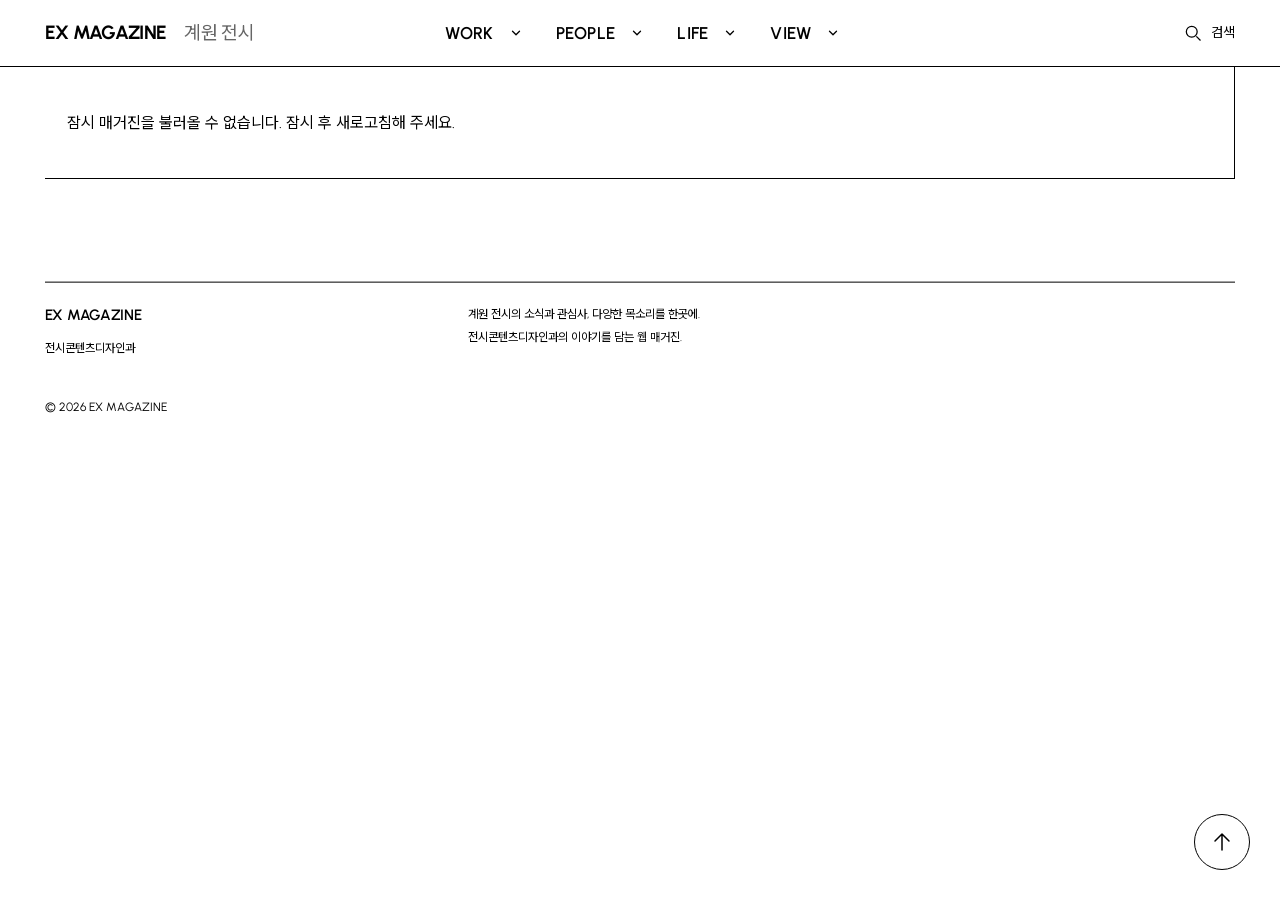
==== article.html @ 7cae4d6e "파일 합침 db 확정" ====
<!DOCTYPE html><html lang="ko" style="--columns: 4; --card-gap: 0px; --card-padding: 24px; --headline-size: 140px;"><head><meta charset="utf-8"><meta name="viewport" content="width=device-width,initial-scale=1"><title>EX MAGAZINE — 전시콘텐츠디자인과</title><meta name="description" content="전시콘텐츠디자인과의 기사와 매거진 아카이브"><link rel="icon" href="data:image/svg+xml,%3Csvg xmlns='http://www.w3.org/2000/svg' viewBox='0 0 40 40'%3E%3Crect width='40' height='40' fill='white'/%3E%3Ctext x='6' y='31' font-size='32' font-family='sans-serif'%3EE%3C/text%3E%3C/svg%3E"><link rel="stylesheet" href="./css/styles.css"></head>
<body data-route="">
<a class="skip" href="#content">본문 바로가기</a>
<header class="topbar"><a class="wordmark" href="./index.html">EX MAGAZINE</a><span class="department">계원 전시</span></header>
<main id="content" class="page-sections"><p role="status">매거진을 불러오는 중입니다.</p></main>
<footer></footer>
<script src="./js/content.js"></script>
<script src="./js/app.js"></script>
</body></html>
---- css/styles.css ----
@font-face{font-family:"Wanted Sans";src:url("../assets/font-1.woff2") format('woff2');font-weight:400 1000;font-display:swap}@font-face{font-family:"Urbanist";src:url("../assets/font-2.ttf") format("truetype");font-weight:100 900;font-style:normal;font-display:swap;unicode-range:U+0000-024F,U+2000-206F}
:root{font-family:"Urbanist","Wanted Sans",sans-serif;color:#000;background:#fff;font-synthesis:none;scroll-behavior:smooth}*{box-sizing:border-box}body{margin:0;padding:0 3.5%;}a{color:#000;text-decoration:none}button{font:inherit;color:#000;background:#fff;border:0;cursor:pointer}a:focus-visible,button:focus-visible{outline:2px solid #000;outline-offset:5px}::selection{background:#e2e2e2;color:#000}.topbar{min-height:84px;border-bottom:1px solid #000;display:flex;align-items:center;gap:24px}.wordmark{font-size:32px;font-weight:800;letter-spacing:-2px;display:flex;align-items:center;gap:10px}.mark{font-size:34px;font-weight:400}.department{font-size:14px}.archive-link{margin-left:auto;font-size:12px;letter-spacing:.035em}.archive-link span{font-size:20px;margin-left:18px}.masthead{padding:38px 0 44px}.eyebrow{display:flex;justify-content:space-between;font-size:12px;letter-spacing:.045em}h1{font-size:clamp(50px,10.85vw,200px);font-weight:500;letter-spacing:-.045em;line-height:1.04;margin:21px 0 30px;white-space:nowrap}.intro{display:flex;justify-content:space-between;align-items:center}.intro p{margin:0;font-size:14px}.intro p:first-child{font-size:19px;font-weight:500;letter-spacing:-.025em}.archive-heading{display:flex;justify-content:space-between;align-items:center;border-top:1px solid #000;border-bottom:1px solid #000;padding:18px 0}.archive-heading h2{font-size:16px;margin:0;font-weight:500}.archive-heading h2 span{font-size:12px;vertical-align:top;margin-left:8px}.archive-heading>span{font-size:12px;letter-spacing:.025em}.grid{display:grid;grid-template-columns:repeat(4,minmax(0,1fr));border-left:1px solid #000}.magazine{border-right:1px solid #000;border-bottom:1px solid #000;min-width:0}.magazine-button{padding:18px 22px 24px;width:100%;text-align:left;display:block;height:100%}.card-top,.card-meta,.card-bottom{display:flex;align-items:center;justify-content:space-between;gap:8px}.card-top{font-size:12px;letter-spacing:.03em;min-height:20px}.card-arrow{font-size:21px;line-height:1;transition:transform .2s}.cover-stage{display:flex;height:282px;align-items:center;justify-content:center;padding:28px 16px 22px}.cover-stage img{width:100%;height:100%;object-fit:contain;transition:transform .25s}.magazine-button:hover .cover-stage img{transform:translateY(-5px)}.magazine-button:hover .card-arrow{transform:translate(2px,-2px)}.card-meta{font-size:12px;letter-spacing:.04em;margin-top:11px}.card-title{font-size:21px;letter-spacing:-.025em;font-weight:500;line-height:1.3;margin:9px 0 24px;min-height:2.6em;display:block}.card-bottom{font-size:12px}.footer-top{display:flex;align-items:flex-start;gap:25px;padding:38px 0 45px}.footer-brand{font-size:18px;font-weight:600;letter-spacing:-.035em;margin:0;min-width:230px}.footer-brand span{display:block;font-size:12px;font-weight:400;letter-spacing:0;margin-top:10px}.sample{font-size:12px;line-height:1.85;margin:0}.back-top{font-size:12px;letter-spacing:.04em;margin-left:auto;white-space:nowrap}.footer-bottom{border-top:1px solid #000;display:flex;justify-content:space-between;padding:19px 0 24px;font-size:12px}.skip{position:fixed;top:-100px;background:#fff;padding:14px;z-index:10}.skip:focus{top:10px}.sr-only{position:absolute;width:1px;height:1px;overflow:hidden;clip-path:inset(50%)}.modal-open{overflow:hidden}dialog{color:#000;background:#fff;border:1px solid #000;width:min(900px,92vw);max-height:90dvh;padding:60px 38px 38px}dialog::backdrop{background:rgb(255 255 255 / .85);backdrop-filter:blur(5px)}.close{position:absolute;right:24px;top:15px;font-size:14px;display:flex;align-items:center;gap:16px;min-height:32px}.close span{font-size:30px}.detail-layout{display:grid;grid-template-columns:1fr 1fr;gap:40px}.detail-image{display:flex;align-items:center;justify-content:center}.detail-image img{width:100%;max-height:580px;object-fit:contain}.detail-kicker{font-size:12px;letter-spacing:.08em;margin:15px 0 24px}.detail-copy h2{font-size:42px;line-height:1.05;letter-spacing:-.04em;font-weight:500;margin:0 0 25px;overflow-wrap:anywhere}#detail-description{font-size:16px;line-height:1.8;word-break:keep-all}.detail-copy dl{font-size:14px;margin:28px 0}.detail-copy dl div{display:flex;justify-content:space-between;gap:12px;padding:12px 0;border-bottom:1px solid #000}.detail-copy dd{margin:0;text-align:right}.source-link{display:flex;justify-content:space-between;padding:15px 0;border-bottom:1px solid #000;font-size:16px}.detail-note{font-size:12px;line-height:1.8;margin-top:24px}
@media(min-width:1600px){.cover-stage{height:340px}.magazine-button{padding:22px 30px 28px}}@media(max-width:1000px){.grid{grid-template-columns:repeat(2,minmax(0,1fr))}.cover-stage{height:320px}.footer-top{flex-wrap:wrap}.sample{margin-left:auto}.back-top{margin-left:0}.card-top,.card-meta{font-size:12px}}@media(max-width:600px){body{padding:0 20px}.topbar{min-height:72px;gap:14px}.wordmark{font-size:27px}.mark{font-size:27px}.department{font-size:12px}.archive-link{font-size:0}.archive-link span{font-size:24px;margin:0}.masthead{padding:28px 0 30px}.eyebrow{font-size:12px}.eyebrow span:last-child{display:none}h1{font-size:10.65vw;margin:24px 0 22px}.intro{display:block}.intro p:first-child{font-size:18px;margin-bottom:10px}.intro p:last-child{font-size:12px;line-height:1.7}.archive-heading{padding:16px 0}.archive-heading>span{font-size:12px;max-width:102px;line-height:1.5;text-align:right}.archive-heading h2{font-size:15px}.grid{grid-template-columns:1fr}.magazine-button{padding:18px 22px 25px}.cover-stage{height:340px;padding:24px 25px}.card-title{min-height:0;margin-bottom:20px;font-size:23px}.footer-top{gap:24px;padding:30px 0}.sample{margin:0;font-size:12px}.footer-bottom{font-size:12px}}@media(prefers-reduced-motion:reduce){:root{scroll-behavior:auto}*{transition:none!important}}


.magazine{position:relative;transition:background-color .25s ease}
.magazine.is-open{background:var(--cover-color)}
.magazine-button{background:transparent}
.magazine.is-open .magazine-button{opacity:0}
.card-details[hidden]{display:none}
.card-details{position:absolute;inset:0;padding:18px 22px 22px;display:flex;flex-direction:column;background:var(--cover-color);overflow:auto;animation:reveal .2s ease}
.details-top{display:flex;align-items:center;justify-content:space-between;gap:8px;font-size:12px;letter-spacing:.025em}
.details-close{background:transparent;font-size:26px;line-height:1;min-width:30px;min-height:30px;padding:0}
.card-details h3{font-size:clamp(26px,2.2vw,38px);font-weight:500;line-height:1.08;letter-spacing:-.035em;margin:24px 0 18px;min-height:0;overflow-wrap:anywhere}
.card-details .description{font-size:15px;line-height:1.7;word-break:keep-all;margin:0 0 18px}
.card-details dl{font-size:12px;margin:auto 0 0}
.card-details dl div{display:flex;justify-content:space-between;gap:10px;padding:9px 0;border-bottom:1px solid #000}
.card-details dd{margin:0;text-align:right}
.source-link{display:flex;justify-content:space-between;align-items:center;font-size:14px;padding:15px 0 8px;min-height:44px}
.source-link:hover{text-decoration:underline;text-underline-offset:4px}
.card-note{font-size:12px;margin:10px 0 0;line-height:1.5}
@keyframes reveal{from{opacity:0}to{opacity:1}}
@media(max-width:600px){.card-details h3{font-size:34px}.card-details{padding:18px 22px 25px}.card-details .description{font-size:16px}}
@media(prefers-reduced-motion:reduce){.card-details{animation:none}}


a:hover,button:not(:disabled):hover{color:#666666}input,textarea,select{font:inherit}

.site-header .search-trigger{justify-self:end;display:inline-flex;align-items:center;gap:8px;padding:6px 0;font-size:14px;line-height:20px;background:#fff;color:#000;white-space:nowrap}.search-trigger svg,.search-close svg{display:block;width:20px;height:20px;fill:none;stroke:currentColor;stroke-width:1.5}.site-header .search-trigger:hover{color:#666666}
.article-search-dialog{width:min(800px,calc(100vw - 40px));max-height:85svh;padding:28px;color:#000;background:#fff;border:1px solid #000}.article-search-dialog::backdrop{background:#ffffffdb;backdrop-filter:blur(3px)}.search-dialog-heading{display:flex;align-items:center;justify-content:space-between;gap:20px;margin-bottom:24px}.search-dialog-heading h2{font-size:26px;font-weight:550;letter-spacing:-.035em;line-height:1.3;margin:0}.search-close{padding:8px;display:grid;place-items:center}.article-search-form{display:flex;gap:12px}.article-search-form input{width:100%;min-width:0;flex:1;padding:13px 14px;font:inherit;font-size:16px;border:1px solid #000;background:#fff;color:#000;border-radius:0}.article-search-form button,.search-retry{font:inherit;font-size:14px;border:1px solid #000;padding:12px 18px;background:#fff;color:#000;white-space:nowrap}.search-retry[hidden]{display:none}.article-search-status{font-size:13px;line-height:1.7;margin:18px 0}.article-search-results{list-style:none;margin:0;padding:0;max-height:52svh;overflow:auto;overscroll-behavior:contain}.article-search-results li{border-top:1px solid #000}.article-search-results a{display:block;padding:20px 3px;overflow-wrap:anywhere}.article-search-results a:hover h3{color:#666666}.search-result-meta{font-size:11px;line-height:1.7;margin:0 0 8px}.article-search-results h3{font-size:22px;font-weight:550;line-height:1.45;letter-spacing:-.03em;margin:0 0 9px;word-break:keep-all}.search-result-excerpt{font-size:13px;line-height:1.8;margin:0 0 10px;display:-webkit-box;-webkit-box-orient:vertical;-webkit-line-clamp:2;overflow:hidden}.search-result-byline{font-size:11px;line-height:1.6}
@media(max-width:1150px){.site-header .search-trigger{grid-column:2;grid-row:1;padding:3px 0;font-size:13px}}
@media(max-width:600px){.article-search-dialog{width:calc(100vw - 28px);max-height:88svh;padding:20px}.article-search-results h3{font-size:19px}.article-search-form button{padding:10px 13px}.search-dialog-heading h2{font-size:23px}}
@media(max-width:390px){.search-trigger span{display:none}}

[data-scroll-motion="true"]{translate:0 var(--ex-scroll-y,0px)}
@media(prefers-reduced-motion:reduce){[data-scroll-motion="true"]{translate:none!important}}

body{margin:auto;min-height:100vh}.page-sections{display:grid;grid-template-columns:repeat(12,minmax(0,1fr));column-gap:24px}.page-section{min-width:0}.grid{grid-template-columns:repeat(var(--columns,4),minmax(0,1fr));gap:var(--card-gap,0)}.magazine-button,.card-details{padding-left:var(--card-padding,24px);padding-right:var(--card-padding,24px)}.masthead h1{font-size:clamp(40px,10.85vw,var(--headline-size,140px));white-space:normal;overflow-wrap:anywhere}.no-cover{font-size:45px;line-height:1;letter-spacing:-.06em}.text-section{padding:38px 12px;border-top:1px solid #000}.text-section h2{font-size:32px;font-weight:500;margin-top:0}.text-section p{font-size:1em;line-height:1.9;white-space:normal}.image-section{margin:24px 0}.image-section img{width:100%;max-height:600px;object-fit:contain}.image-section figcaption{padding:12px 0;font-size:14px}.empty-public{grid-column:1/-1;padding:42px 22px;margin:0;font-size:16px;line-height:1.7;border-bottom:1px solid #000;border-right:1px solid #000}.reading{max-width:880px;margin:60px auto}.reading h1{font-size:clamp(36px,6vw,80px);white-space:normal;line-height:1.12;letter-spacing:-.045em;overflow-wrap:anywhere}.reading-summary{font-size:22px;line-height:1.7}.reading-cover{width:100%;max-height:650px;object-fit:contain;margin:28px 0}.reading-body{font-size:18px;line-height:1.95;word-break:break-word}.reading-body img{max-width:100%;max-height:800px;object-fit:contain}.reading-body figure{margin:30px 0}.reading-body figcaption{font-size:14px}.reading-body h2{margin-top:45px;font-size:30px}.reading-body p{margin:26px 0}.section-text{align-self:start}.card-details h3{margin-top:20px}@media(max-width:1000px){.grid{grid-template-columns:repeat(min(2,var(--columns,4)),minmax(0,1fr))}.page-section[style]{grid-column:span 12!important}}@media(max-width:600px){.grid{grid-template-columns:1fr}.page-sections{display:block}.masthead h1{font-size:clamp(36px,10.6vw,70px)}.reading{margin:35px 0}.reading-summary{font-size:19px}.reading-body{font-size:17px}}
.page-section{container-type:inline-size}.masthead h1{font-size:clamp(36px,11cqw,var(--headline-size,140px))}@container(max-width:900px){.grid{grid-template-columns:repeat(min(2,var(--columns,4)),minmax(0,1fr))}}@container(max-width:480px){.grid{grid-template-columns:1fr}}
/* Persistent category navigation */
.site-header{position:sticky;top:0;z-index:50;background:#fff}.site-header .topbar{min-height:72px}.logo-caption{font-size:13px;letter-spacing:.02em}.category-nav{display:grid;grid-template-columns:repeat(4,minmax(0,1fr));border-bottom:1px solid #000;position:relative}.nav-trigger{width:100%;display:flex;align-items:center;justify-content:space-between;padding:17px 22px;font-size:19px;font-weight:600;background:#fff;border-left:1px solid #000}.nav-item:first-child .nav-trigger{border-left:0}.nav-trigger[aria-expanded=true],.nav-trigger[aria-current]{text-decoration:underline;text-underline-offset:6px}.nav-dropdown{position:absolute;top:100%;left:0;width:100%;background:#fff;border:1px solid #000;padding:24px;display:grid;grid-template-columns:repeat(4,minmax(0,1fr));gap:14px;box-shadow:0 8px 0 #00000008}.nav-dropdown[hidden]{display:none}.nav-dropdown p{grid-column:1/-1;font-size:13px;margin:0 0 8px}.nav-dropdown a{padding:13px 0;border-top:1px solid #000;line-height:1.5}.nav-dropdown a:hover{text-decoration:underline;text-underline-offset:4px}.category-title{padding:50px 0 35px}.category-title h1{font-size:clamp(60px,12vw,150px);margin:16px 0}.category-filters{display:flex;gap:12px;flex-wrap:wrap;padding:0 0 30px}.category-filters a{border:1px solid #000;padding:10px 16px}.category-filters [aria-current]{text-decoration:underline;font-weight:700;text-underline-offset:4px}.editorial-heading{display:flex;justify-content:space-between;align-items:center;gap:20px;border-top:1px solid #000;padding:24px 0}.editorial-heading h2{font-size:clamp(32px,4vw,58px);font-weight:500;letter-spacing:-.04em;margin:0}.editorial-heading p{font-size:14px;margin:8px 0 0}.editorial-heading>span{font-size:12px;white-space:nowrap}.editorial-lead{border-top:1px solid #000;border-bottom:1px solid #000}.editorial-lead>a{display:grid;grid-template-columns:1.35fr 1fr;min-height:380px}.lead-image{display:grid;place-items:center;padding:28px;border-right:1px solid #000;min-width:0}.lead-image img{width:100%;height:420px;object-fit:contain}.lead-image>span{font-size:clamp(50px,8vw,130px);letter-spacing:-.06em}.lead-copy{padding:38px;display:flex;flex-direction:column;align-items:flex-start;justify-content:center;gap:18px;overflow-wrap:anywhere}.lead-copy h3{font-size:clamp(28px,3.2vw,48px);font-weight:500;line-height:1.25;letter-spacing:-.04em;margin:0}.lead-copy p{font-size:16px;line-height:1.8;margin:0}.lead-copy>span{font-size:13px}.lead-copy strong{font-weight:500;border-bottom:1px solid #000;padding-bottom:8px;margin-top:20px}.editorial-lead a:hover,.editorial-lead a:focus-visible{background:var(--lead-color)}.feature-lead .lead-image img{height:480px}.feature-section{margin-bottom:55px}.feature-lead>a{grid-template-columns:1.6fr 1fr}.all-stories{display:block;text-align:right;font-size:14px;padding:20px 0 38px}.secondary-sections{display:grid;grid-template-columns:1fr 1fr;gap:28px}.secondary-sections>section{min-width:0}.secondary-grid{grid-template-columns:repeat(2,minmax(0,1fr))!important}.secondary-grid .cover-stage{height:215px}.secondary-grid .card-title{font-size:19px}.past-view{margin-top:28px}.editorial-home{padding-bottom:35px}html{scroll-padding-top:160px}.skip{z-index:100}
@media(max-width:750px){.site-header .topbar{gap:12px;min-height:62px}.site-header .department{display:none}.wordmark{font-size:28px}.logo-caption{font-size:11px}.nav-trigger{padding:14px 9px;font-size:15px}.nav-dropdown{grid-template-columns:1fr 1fr;padding:18px;gap:12px;font-size:14px}.editorial-lead>a{grid-template-columns:1fr}.lead-image{border-right:0;border-bottom:1px solid #000}.lead-image img,.feature-lead .lead-image img{height:310px}.lead-copy{padding:26px 18px}.secondary-sections{grid-template-columns:1fr}.secondary-grid{grid-template-columns:repeat(2,minmax(0,1fr))!important}.secondary-grid .magazine-button,.secondary-grid .card-details{padding:14px}.secondary-grid .cover-stage{height:180px;padding:15px 4px}.editorial-heading{padding:22px 0}.editorial-heading>span{font-size:10px}}
@media(max-width:420px){.secondary-grid{grid-template-columns:1fr!important}.secondary-grid .cover-stage{height:260px}.archive-link{font-size:10px}.nav-trigger{font-size:13px}}
/* Header, dropdowns and footer */
.site-header{height:67px;position:sticky;top:0;z-index:50;display:grid;grid-template-columns:minmax(0,1fr) auto minmax(0,1fr);align-items:center;gap:28px;background:#fff;border-bottom:1px solid #000}.header-brand{display:flex;align-items:center;gap:18px;white-space:nowrap;min-width:0}.site-header .wordmark,.site-header .department{font-size:clamp(18px,1.5vw,24px);line-height:1.3;letter-spacing:-.035em}.site-header .wordmark{font-weight:700;display:block}.site-header .department{display:block;color:#666666;font-weight:400}.category-nav{display:flex;align-items:center;justify-content:center;gap:18px;position:static;border:0}.nav-item{position:relative}.nav-trigger,.nav-item:first-child .nav-trigger{width:auto;display:block;padding:18px 10px;border:0;background:#fff;font-size:17px;font-weight:600;letter-spacing:.015em}.nav-trigger[aria-expanded=true],.nav-trigger[aria-current]{text-decoration:none;color:#666666}.nav-dropdown{position:absolute;top:100%;left:50%;transform:translateX(-50%);width:240px;max-width:calc(100vw - 32px);padding:20px;background:#fff;border:1px solid #000;box-shadow:none;display:flex;flex-direction:column;gap:0;text-align:left}.nav-dropdown[hidden]{display:none}.nav-dropdown p{margin:0 0 12px;font-size:12px;line-height:1.5}.nav-dropdown a{display:block;padding:12px 0;border:0;font-size:14px;line-height:1.5}.nav-dropdown a:first-of-type{border-bottom:1px solid #000;margin-bottom:6px}.nav-dropdown a:hover{text-decoration:none;color:#666666}.login-link{justify-self:end;font-size:15px;white-space:nowrap}.site-header a:hover,.site-header button:hover{color:#666666}.page-sections{row-gap:64px}.editorial-home{padding-bottom:0}.editorial-home>section,.editorial-home>.secondary-sections{margin-top:64px}.editorial-home>:first-child{margin-top:0}.feature-section{margin-bottom:0}.all-stories{padding:24px 0 0}.secondary-sections{gap:60px}.past-view{margin-top:64px}.work-grid{margin-top:56px}.category-title{padding-top:64px;padding-bottom:48px}.category-filters{padding-bottom:56px}.masthead{padding-top:64px;padding-bottom:0}.site-footer{margin-top:100px;height:150px;border-top:1px solid #000;padding:20px 0 18px;display:flex;flex-direction:column;justify-content:space-between}.footer-grid{display:grid;grid-template-columns:1fr 2fr;gap:40px}.site-footer .footer-brand{font-size:15px;letter-spacing:-.02em;min-width:0;line-height:1.6}.site-footer .footer-brand span{font-size:12px;margin-top:12px}.site-footer .sample{font-size:12px;line-height:1.9}.footer-copyright{font-size:12px;margin:0}.floating-top{position:fixed;bottom:30px;right:30px;width:56px;height:56px;display:grid;place-items:center;border-radius:50%;border:1px solid #000;background:#fff;color:#000;z-index:60;padding:0}.floating-top:hover{color:#666666}.floating-top:focus-visible{outline:2px solid #000;outline-offset:4px}.reading{margin-bottom:0}.login-page{min-height:350px;max-width:600px;margin:64px auto 0;padding:40px;border:1px solid #000}.login-page h1{font-size:40px;white-space:normal;line-height:1.2;margin:0 0 24px}.login-page p{font-size:15px;line-height:1.9}.login-action{display:inline-flex;border:1px solid #000;padding:14px 24px;font-size:15px;margin:20px 0}.login-actions{display:flex;align-items:center;gap:24px;flex-wrap:wrap}.login-note{font-size:13px!important}.login-page .eyebrow{font-size:12px;margin-bottom:20px}html{scroll-padding-top:87px}
@media(max-width:1150px){.site-header{grid-template-columns:minmax(0,1fr) auto;grid-template-rows:34px 33px;gap:0 20px}.header-brand{grid-column:1;grid-row:1}.login-link{grid-column:2;grid-row:1}.category-nav{grid-column:1/-1;grid-row:2;align-self:start;gap:30px}.site-header .wordmark,.site-header .department{font-size:22px}.nav-dropdown{top:100%}}
@media(max-width:750px){.site-header{height:67px}.header-brand{gap:12px}.site-header .wordmark,.site-header .department{font-size:18px}.category-nav{gap:14px;width:100%;justify-content:space-between}.nav-trigger,.nav-item:first-child .nav-trigger{font-size:15px;padding:18px 8px}.nav-item:first-child .nav-dropdown{left:0;transform:none}.nav-item:last-child .nav-dropdown{left:auto;right:0;transform:none}.nav-dropdown{display:flex;padding:18px;width:220px}.site-footer{height:150px;padding:14px 0}.footer-grid{grid-template-columns:1fr;gap:20px}.site-footer .footer-brand{font-size:14px}.site-footer .footer-brand span{font-size:11px;margin-top:6px}.site-footer .sample{font-size:11px}.footer-copyright{font-size:11px}.floating-top{width:48px;height:48px;right:18px;bottom:18px}.secondary-sections{gap:64px}.login-page{padding:24px}.login-page h1{font-size:32px}.login-link{font-size:14px}}
@media(max-width:390px){.site-header .wordmark,.site-header .department{font-size:16px}.header-brand{gap:10px}.nav-trigger,.nav-item:first-child .nav-trigger{font-size:14px}.category-nav{gap:4px}}
@media(prefers-reduced-motion:reduce){html{scroll-behavior:auto}}

/* Compact responsive header and footer */
@media(max-width:1150px){.site-header .wordmark,.site-header .department{font-size:17px}.category-nav{align-self:center}.nav-trigger,.nav-item:first-child .nav-trigger{padding:6px 10px;font-size:15px;line-height:20px}}
@media(max-width:750px){.site-header .wordmark,.site-header .department{font-size:16px}.category-nav{gap:12px}.nav-trigger,.nav-item:first-child .nav-trigger{padding:5px 8px;font-size:14px}.footer-grid{grid-template-columns:110px minmax(0,1fr);gap:16px}.site-footer .sample{line-height:1.6}.site-footer .footer-brand{font-size:13px}.site-footer .footer-brand span{line-height:1.5}.site-header .login-link{font-size:13px}}
@media(max-width:390px){.header-brand{gap:8px}.site-header .wordmark,.site-header .department{font-size:15px}.category-nav{gap:4px}}
/* WORK: latest stories above the category archive */
.work-page{padding-top:48px;min-width:0}.work-latest{min-width:0;margin-bottom:72px}.latest-toolbar{display:flex;align-items:center;justify-content:space-between;gap:16px;margin-bottom:20px;font-size:12px;letter-spacing:.05em}.carousel-controls{display:flex;align-items:center;gap:10px}.carousel-count{font-variant-numeric:tabular-nums;min-width:70px;text-align:center;letter-spacing:0}.carousel-controls button{width:36px;height:36px;border:1px solid #000;display:grid;place-items:center;padding:7px}.carousel-controls svg{width:18px;height:18px;fill:none;stroke:currentColor;stroke-width:1.5}.carousel-controls button:disabled{opacity:.3;cursor:default}.work-latest-track{display:grid;grid-auto-flow:column;grid-auto-columns:calc(100% - 72px);gap:24px;overflow-x:auto;overscroll-behavior-x:contain;scroll-snap-type:x mandatory;scrollbar-width:thin;scrollbar-color:#000 #fff;padding-bottom:16px;max-width:100%;min-width:0}.work-latest-track:focus-visible{outline:1px solid #000;outline-offset:5px}.work-latest-track .carousel-slide{scroll-snap-align:start;scroll-snap-stop:always;min-width:0}.work-latest-track .editorial-lead>a{min-height:390px;height:100%;grid-template-columns:1.15fr 1fr}.work-latest-track .lead-image{padding:24px}.work-latest-track .lead-image img{height:390px}.work-latest-track .lead-copy{padding:32px}.work-latest-track .lead-copy h3{font-size:clamp(26px,3vw,46px)}.work-archive-heading{display:flex;align-items:baseline;gap:24px;border-top:1px solid #000;padding-top:30px;margin-bottom:30px}.work-archive-heading h1{font-size:clamp(44px,5.5vw,78px);line-height:1;letter-spacing:-.045em;margin:0;white-space:normal}.work-archive-heading>span{font-size:14px}.work-filters{padding-bottom:0;margin-bottom:60px}.work-result-heading{display:flex;align-items:center;justify-content:space-between;gap:16px;padding-bottom:20px;border-bottom:1px solid #000}.work-result-heading h2{font-size:18px;font-weight:500;margin:0}.work-result-heading>span{font-size:12px}.work-result-list{display:flex;flex-direction:column}.work-list-item{border-bottom:1px solid #000;padding:30px 0}.work-list-item>a{display:grid;grid-template-columns:minmax(220px,32%) minmax(0,1fr) 40px;gap:36px;align-items:center;padding:16px;transition:background .15s}.work-list-item>a:hover,.work-list-item>a:focus-visible{background:var(--lead-color)}.work-list-image{display:grid;place-items:center;height:280px;min-width:0}.work-list-image img{width:100%;height:100%;object-fit:contain}.work-list-image>span{font-size:55px;letter-spacing:-.05em}.work-list-copy{min-width:0}.work-list-meta{display:flex;justify-content:space-between;gap:16px;font-size:12px;margin-bottom:24px}.work-list-copy h3{font-size:clamp(24px,2.5vw,36px);font-weight:500;line-height:1.3;letter-spacing:-.035em;margin:0 0 20px;overflow-wrap:anywhere}.work-list-copy p{font-size:15px;line-height:1.8;margin:0 0 24px}.work-list-copy>span,.work-list-index{font-size:12px}.work-list-index{justify-self:end;align-self:start}.work-result-list .empty-public{border-right:0}
@media(max-width:750px){.work-page{padding-top:32px}.work-latest{margin-bottom:60px}.work-latest-track{grid-auto-columns:calc(100% - 28px)}.work-latest-track .editorial-lead>a{grid-template-columns:1fr;min-height:0}.work-latest-track .lead-image{padding:20px}.work-latest-track .lead-image img{height:260px}.work-latest-track .lead-copy{padding:24px 20px;gap:14px}.work-latest-track .lead-copy h3{font-size:28px}.work-latest-track .lead-copy p{font-size:14px}.work-latest-track .lead-copy strong{margin-top:6px}.work-archive-heading{gap:18px}.work-list-item>a{grid-template-columns:140px minmax(0,1fr);gap:20px;padding:12px 0}.work-list-image{height:180px}.work-list-index{display:none}.work-list-meta{flex-direction:column;gap:6px;margin-bottom:14px}.work-list-copy h3{font-size:22px;margin-bottom:12px}.work-list-copy p{font-size:13px;margin-bottom:12px}.work-filters{margin-bottom:50px}.work-filters a{padding:10px 12px;font-size:13px}}
@media(max-width:480px){.work-list-item>a{grid-template-columns:1fr;gap:24px}.work-list-image{height:260px}.work-list-meta{flex-direction:row}.work-list-copy h3{font-size:26px}}
@media(prefers-reduced-motion:reduce){.work-list-item>a{transition:none}}
/* Photo-first cards for manual WORK carousel and archive */
.work-latest-track{grid-auto-columns:calc((100% - 72px)/4);align-items:stretch}.work-latest-track .magazine{border:1px solid #000}.work-latest-track .magazine-button,.work-result-list .magazine-button{display:flex;flex-direction:column;align-items:stretch;padding:26px 24px;min-height:590px}.work-latest-track .card-top,.work-result-list .card-top{font-size:13px}.work-latest-track .cover-stage,.work-result-list .cover-stage{height:300px;flex-shrink:0;padding:32px 24px 26px}.work-latest-track .card-meta,.work-result-list .card-meta{font-size:14px;margin-top:16px}.work-latest-track .card-title,.work-result-list .card-title{font-size:24px;line-height:1.4;min-height:2.8em;margin:12px 0 34px;overflow-wrap:anywhere}.work-latest-track .card-bottom,.work-result-list .card-bottom{font-size:13px;margin-top:auto;gap:18px}.work-result-list{display:grid;grid-template-columns:repeat(4,minmax(0,1fr));border-top:1px solid #000;border-left:1px solid #000}.work-result-heading{border-bottom:0}.work-result-list .empty-public{grid-column:1/-1}.work-latest-track .card-details,.work-result-list .card-details{padding:24px}.work-latest-track .card-details h3,.work-result-list .card-details h3{font-size:30px}
@media(max-width:1000px){.work-latest-track{grid-auto-columns:calc((100% - 24px)/1.6)}.work-result-list{grid-template-columns:repeat(2,minmax(0,1fr))}}
@media(max-width:600px){.work-latest-track{grid-auto-columns:calc(100% - 28px)}.work-result-list{grid-template-columns:1fr}.work-latest-track .magazine-button,.work-result-list .magazine-button{padding:22px;min-height:560px}.work-latest-track .cover-stage,.work-result-list .cover-stage{height:280px;padding:26px 14px}.work-latest-track .card-title,.work-result-list .card-title{font-size:23px}.work-latest-track .card-bottom,.work-result-list .card-bottom{font-size:12px}}
@media(min-width:1001px){.work-latest-track{grid-auto-columns:calc((100% - 72px)/4)}.work-latest-track .magazine-button{padding:22px 18px;min-height:550px}.work-latest-track .cover-stage{height:260px;padding:24px 12px}.work-latest-track .card-title{font-size:22px;margin-bottom:28px}}
/* Icon controls switch the archive only; the latest carousel stays horizontal */
.layout-view-toggle{display:flex;gap:8px;align-items:center}.layout-view-toggle button{display:grid;place-items:center;width:40px;height:40px;border:1px solid #000;padding:8px;background:#fff;color:#000}.layout-view-toggle button[aria-pressed=true]{background:#ededed;border-width:2px}.layout-view-toggle button:hover{color:#666666}.layout-view-toggle svg{width:22px;height:22px;fill:none;stroke:currentColor;stroke-width:1.5;stroke-linecap:round;stroke-linejoin:round}.work-result-list.is-list-view{grid-template-columns:1fr}.work-result-list.is-list-view .magazine-button{display:grid;grid-template-columns:180px minmax(0,1fr);grid-template-areas:'image category' 'image journal' 'image title' 'image byline';column-gap:32px;row-gap:12px;min-height:250px;padding:24px;text-align:left;align-items:center}.work-result-list.is-list-view .cover-stage{grid-area:image;height:210px;padding:8px 12px}.work-result-list.is-list-view .card-top{grid-area:category;font-size:12px}.work-result-list.is-list-view .card-meta{grid-area:journal;font-size:12px;margin:0}.work-result-list.is-list-view .card-title{grid-area:title;font-size:27px;line-height:1.4;min-height:0;margin:0}.work-result-list.is-list-view .card-bottom{grid-area:byline;font-size:13px;margin:0;justify-content:space-between}.work-result-list.is-list-view .card-details{padding:24px}.work-result-list.is-list-view .card-details h3{margin-top:12px}
@media(max-width:600px){.work-result-list.is-list-view .magazine-button{grid-template-columns:100px minmax(0,1fr);column-gap:16px;row-gap:8px;padding:18px 14px;min-height:210px}.work-result-list.is-list-view .cover-stage{height:165px;padding:4px}.work-result-list.is-list-view .card-title{font-size:20px}.work-result-list.is-list-view .card-top,.work-result-list.is-list-view .card-meta{font-size:11px}.work-result-list.is-list-view .card-bottom{font-size:11px;gap:8px;flex-wrap:wrap}.layout-view-toggle button{width:38px;height:38px}}
/* Text-only archive rows use normal document flow, without card overlays */
.work-result-list.is-list-view .text-article-row{min-width:0;border-right:1px solid #000;border-bottom:1px solid #000}.text-article-row>a{display:grid;grid-template-columns:36px 150px minmax(0,1fr) 160px 100px;gap:24px;align-items:center;min-height:110px;padding:26px 24px;height:auto;position:static;background:#fff}.text-article-row h3{font-size:22px;line-height:1.55;font-weight:500;letter-spacing:-.025em;margin:0;min-width:0;white-space:normal;word-break:keep-all;overflow-wrap:anywhere}.text-row-number,.text-row-category,.text-row-author,.text-article-row time{font-size:13px;line-height:1.7;min-width:0;overflow-wrap:anywhere}.text-article-row time{white-space:nowrap;text-align:right;font-variant-numeric:tabular-nums}.text-article-row>a:hover{color:#666666}.text-article-row>a:focus-visible{outline-offset:-4px}.text-row-author{word-break:keep-all}
@media(max-width:1100px){.text-article-row>a{grid-template-columns:30px minmax(0,1fr) auto;grid-template-areas:'number category date' 'number title title' 'number author author';gap:10px 20px;align-items:start;padding:24px;min-height:0}.text-row-number{grid-area:number}.text-row-category{grid-area:category}.text-article-row time{grid-area:date}.text-article-row h3{grid-area:title}.text-row-author{grid-area:author}}
@media(max-width:600px){.text-article-row>a{grid-template-columns:24px minmax(0,1fr) auto;gap:10px 12px;padding:22px 16px}.text-article-row h3{font-size:19px;line-height:1.6}.text-row-number,.text-row-category,.text-row-author,.text-article-row time{font-size:11px}}
/* WORK opening spread: introduction, then latest carousel and archive */
.work-page{padding-top:0}.work-intro{position:relative;display:grid;grid-template-columns:repeat(12,minmax(0,1fr));grid-template-rows:minmax(0,1fr) auto;gap:32px 24px;height:calc(100svh - 67px);min-height:580px;max-height:960px;padding:72px 0 48px;background:#fff;color:#000;box-shadow:0 0 0 100vmax #fff;clip-path:inset(0 -100vmax)}.work-intro h1{grid-column:1/7;grid-row:1;align-self:start;color:#000;font-size:clamp(88px,11vw,180px);font-weight:500;letter-spacing:-.055em;line-height:1;margin:0;white-space:normal}.work-intro-figure{grid-column:7/13;grid-row:1/3;align-self:start;min-width:0;margin:0}.work-intro-figure img{display:block;width:100%;height:auto;aspect-ratio:16/9;object-fit:cover;object-position:50% 58%}.work-intro-figure figcaption{font-size:10px;line-height:1.6;color:#000;margin-top:10px}.work-intro-figure a{color:inherit}.work-intro-figure a:hover{color:#666666}.work-intro-copy{grid-column:3/7;grid-row:2;align-self:end;max-width:430px;min-width:0;color:#000}.work-intro-copy p{font-size:13px;line-height:1.75;margin:0 0 16px;word-break:keep-all;overflow-wrap:anywhere}.work-intro-copy p:last-child{margin-bottom:0}.work-intro-copy .work-intro-tagline{font-size:16px;line-height:1.6;font-weight:500;margin-bottom:22px}.work-page .work-latest{margin-top:64px}.work-archive-heading h2{font-size:clamp(44px,5.5vw,78px);line-height:1;letter-spacing:-.045em;font-weight:500;margin:0;white-space:normal}
@media(max-width:1000px){.work-intro{padding-top:60px}.work-intro-copy{grid-column:2/7;max-width:430px}.work-intro h1{font-size:clamp(80px,12vw,130px)}.work-intro-copy p{font-size:12px}.work-intro-copy .work-intro-tagline{font-size:14px}}
@media(max-width:700px){.work-intro{height:auto;max-height:none;min-height:calc(100svh - 67px);grid-template-columns:1fr;grid-template-rows:auto auto auto;gap:32px;padding:42px 0}.work-intro h1{grid-column:1;grid-row:1;font-size:clamp(68px,18vw,112px)}.work-intro-figure{grid-column:1;grid-row:2}.work-intro-copy{grid-column:1;grid-row:3;max-width:520px;justify-self:start}.work-intro-copy p{font-size:13px}.work-intro-copy .work-intro-tagline{font-size:15px;margin-bottom:18px}.work-page .work-latest{margin-top:50px}}
/* Full-width header paint without clipping its dropdown menus. */
.site-header{isolation:isolate}.site-header::before{content:"";position:absolute;inset:0;z-index:-1;background:#fff;box-shadow:0 0 0 100vmax #fff;clip-path:inset(0 -100vmax);pointer-events:none}.site-header::after{content:"";position:absolute;left:0;right:0;bottom:-1px;height:1px;z-index:-1;background:#000;box-shadow:0 0 0 100vmax #000;clip-path:inset(0 -100vmax);pointer-events:none}
/* Keep four complete cards; reveal only a softly blurred sliver in the gutter. */
.work-carousel-shell{position:relative;min-width:0;--work-peek:min(3.5vw,80px)}
@media(min-width:1001px){.work-carousel-shell .work-latest-track{box-sizing:content-box;width:100%;max-width:none;padding-right:var(--work-peek);grid-auto-columns:calc((100% - 72px)/4)}}
/* Native whole-card links preserve the existing photo grid and hover reveal. */
.magazine-link{display:block;height:100%;color:inherit;cursor:pointer}.magazine-link .card-details{cursor:pointer}.magazine-link:focus-visible{outline:2px solid #000;outline-offset:-4px}.magazine-link .source-link{font-weight:400}.magazine-link .magazine-button{font:inherit;background:#fff}.magazine.is-open .magazine-link .magazine-button{background:transparent}
/* Editorial list: date / title and category / summary and byline. No photos. */
.text-article-row>a{display:grid;grid-template-columns:minmax(130px,20%) minmax(0,1.1fr) minmax(0,1fr);grid-template-areas:none;gap:0;align-items:stretch;min-height:210px;height:auto;padding:0}.row-date-pane{display:flex;justify-content:space-between;align-items:flex-start;gap:20px;padding:28px;border-right:1px solid #000;min-width:0}.row-order{font-size:11px;line-height:1.7}.text-article-row .row-date-pane time{display:flex;flex-direction:column;gap:6px;grid-area:auto;text-align:right;font-variant-numeric:tabular-nums;white-space:nowrap;line-height:1.1}.row-date-value{font-size:32px;letter-spacing:-.04em}.row-year{font-size:20px;color:#666666}.row-title-pane{display:flex;flex-direction:column;justify-content:space-between;align-items:flex-start;gap:24px;padding:28px;min-width:0}.text-article-row .row-title-pane h3{font-size:25px;font-weight:500;line-height:1.4;letter-spacing:-.03em;white-space:normal;word-break:keep-all;overflow-wrap:anywhere;margin:0;grid-area:auto}.row-category-tag{display:inline-block;border:1px solid #000;padding:4px 8px;font-size:11px;line-height:1.4;max-width:100%;overflow-wrap:anywhere}.row-overview{display:flex;flex-direction:column;justify-content:space-between;gap:28px;padding:28px;min-width:0}.row-overview p{font-size:14px;line-height:1.75;margin:0;word-break:keep-all;overflow-wrap:anywhere}.row-author{font-size:11px;line-height:1.6;overflow-wrap:anywhere;margin-top:auto}
@media(max-width:1000px){.text-article-row>a{grid-template-columns:130px minmax(0,1.1fr) minmax(0,1fr);grid-template-areas:none}.row-date-pane,.row-title-pane,.row-overview{padding:22px 20px}.row-date-value{font-size:28px}.row-year{font-size:18px}.text-article-row .row-title-pane h3{font-size:22px}.row-overview p{font-size:13px}}
@media(max-width:700px){.text-article-row>a{grid-template-columns:86px minmax(0,1fr);grid-template-areas:none;gap:0;min-height:0;padding:0}.row-date-pane{grid-column:1;grid-row:1/3;flex-direction:column;justify-content:flex-start;align-items:flex-end;gap:24px;padding:22px 12px}.row-title-pane{grid-column:2;grid-row:1;padding:22px 18px 14px;gap:16px}.row-overview{grid-column:2;grid-row:2;padding:0 18px 22px;gap:22px}.row-date-value{font-size:24px}.row-year{font-size:16px}.text-article-row .row-title-pane h3{font-size:21px}.row-overview p{font-size:12px;line-height:1.8}}
.work-result-list.is-list-view{border-left:0}.work-result-list.is-list-view .text-article-row{border-right:0}
/* A wider, clickable next-card preview; the carousel's scrollbar stays hidden. */
.work-carousel-shell{--work-edge-gutter:min(3.5vw,80px);--work-peek:clamp(88px,7vw,128px);--work-peek-reserve:calc(var(--work-peek) - var(--work-edge-gutter) + 24px)}.work-latest-track{scrollbar-width:none;-ms-overflow-style:none;padding-bottom:0}.work-latest-track::-webkit-scrollbar{display:none;width:0;height:0}.carousel-peek-next{display:none}.carousel-peek-next[hidden]{display:none!important}
@media(min-width:1001px){.work-carousel-shell .work-latest-track{padding-right:var(--work-edge-gutter);grid-auto-columns:calc((100% - 72px - var(--work-peek-reserve))/4)}.carousel-peek-next{position:absolute;left:calc(100% + var(--work-edge-gutter) - var(--work-peek));top:0;bottom:0;width:var(--work-peek);z-index:3;display:grid;place-items:center;padding:0;border:0;cursor:pointer;background:linear-gradient(to right,rgb(255 255 255 / .12),rgb(255 255 255 / .72));-webkit-backdrop-filter:blur(2px);backdrop-filter:blur(2px)}.carousel-peek-next svg{width:24px;height:24px;fill:none;stroke:currentColor;stroke-width:1.5;stroke-linecap:round;stroke-linejoin:round;opacity:.55}.carousel-peek-next:hover svg{opacity:1}.carousel-peek-next:focus-visible{outline:2px solid #000;outline-offset:-4px}}
/* The list uses the same original cover as the grid, beside its date. */
.row-date-pane{align-items:flex-start;gap:16px}.row-cover{display:grid;place-items:center;align-self:center;flex:1;min-width:0;max-width:180px}.row-cover img{display:block;width:100%;height:160px;object-fit:contain}.row-cover-placeholder{font-size:17px;line-height:1.1;letter-spacing:-.035em}.text-article-row .row-date-pane time{flex-shrink:0}
@media(max-width:1000px) and (min-width:701px){.text-article-row>a{grid-template-columns:200px minmax(0,1.1fr) minmax(0,1fr)}.row-date-pane{padding:22px 16px;gap:12px}.row-cover img{height:130px}.row-date-value{font-size:25px}}
@media(max-width:700px){.row-date-pane{align-items:stretch;gap:18px}.row-cover{width:100%;align-self:center;flex:none}.row-cover img{height:84px}.text-article-row .row-date-pane time{align-self:flex-end}.row-cover-placeholder{font-size:13px}}
/* WORK label opens all articles; the small toggle preserves touch access to subcategories. */
.nav-item{display:flex;align-items:center}.nav-expand{display:grid;place-items:center;width:24px;height:32px;flex-shrink:0;padding:4px;border:0;background:#fff;color:#000}.nav-expand svg{width:14px;height:14px;fill:none;stroke:currentColor;stroke-width:1.5;stroke-linecap:round;stroke-linejoin:round}.nav-expand[aria-expanded=true]{color:#666666}.nav-item[data-category=WORK] .nav-dropdown a:first-of-type{border-bottom:0;margin-bottom:0}
/* Manual circular carousel with balanced previews on both sides. */
.work-page .work-latest{border-top:1px solid #000;padding-top:28px}.work-carousel-shell{--work-visible:4;--work-gap:24px;--work-peek:clamp(64px,5vw,96px);--work-edge-gutter:min(3.5vw,80px);--work-peek-reserve:calc(var(--work-peek) - var(--work-edge-gutter) + var(--work-gap))}.work-carousel-shell .work-latest-track{box-sizing:content-box;width:100%;max-width:none;margin-inline:calc(-1 * var(--work-edge-gutter));padding-inline:var(--work-edge-gutter);gap:var(--work-gap);grid-auto-columns:calc((100% - 72px - var(--work-peek-reserve) - var(--work-peek-reserve))/4);scroll-padding-inline:calc(var(--work-edge-gutter) + var(--work-peek-reserve));overflow-anchor:none}.work-carousel-shell .carousel-peek-prev,.work-carousel-shell .carousel-peek-next{position:absolute;top:0;bottom:0;width:var(--work-peek);z-index:3;display:grid;place-items:center;padding:0;border:0;cursor:pointer;-webkit-backdrop-filter:blur(2px);backdrop-filter:blur(2px)}.work-carousel-shell .carousel-peek-prev{left:calc(-1 * var(--work-edge-gutter));right:auto;background:linear-gradient(to left,rgb(255 255 255 / .12),rgb(255 255 255 / .72))}.work-carousel-shell .carousel-peek-next{left:auto;right:calc(-1 * var(--work-edge-gutter));background:linear-gradient(to right,rgb(255 255 255 / .12),rgb(255 255 255 / .72))}.carousel-peek-prev[hidden],.carousel-peek-next[hidden]{display:none!important}.carousel-peek-prev svg,.carousel-peek-next svg{width:24px;height:24px;fill:none;stroke:currentColor;stroke-width:1.5;stroke-linecap:round;stroke-linejoin:round;opacity:.55}.carousel-peek-prev:hover svg,.carousel-peek-next:hover svg{opacity:1}.carousel-peek-prev:focus-visible,.carousel-peek-next:focus-visible{outline:2px solid #000;outline-offset:-4px}.work-carousel-shell[data-looping=false] .work-latest-track{grid-auto-columns:min(100%,420px);margin-inline:0;padding-inline:0;scroll-padding-inline:0}
@media(max-width:1000px){.work-carousel-shell{--work-visible:2;--work-peek:48px}.work-carousel-shell .work-latest-track{grid-auto-columns:calc((100% - 24px - var(--work-peek-reserve) - var(--work-peek-reserve))/2)}}
@media(max-width:600px){.work-carousel-shell{--work-visible:1;--work-peek:28px;--work-gap:12px}.work-carousel-shell .work-latest-track{grid-auto-columns:calc(100% - var(--work-peek-reserve) - var(--work-peek-reserve))}.carousel-peek-prev svg,.carousel-peek-next svg{width:18px;height:18px}}
/* Date under the title; a narrower cover column moves the vertical rule left. */
.text-article-row>a{grid-template-columns:minmax(140px,14%) minmax(0,1.1fr) minmax(0,1fr)}.row-date-pane{justify-content:center}.row-cover{flex:1;max-width:180px}.row-heading{min-width:0}.text-article-row .row-heading .row-published-date{display:block;grid-area:auto;font-size:13px;font-weight:400;line-height:1.7;text-align:left;white-space:normal;margin-top:7px;letter-spacing:0;color:#000}
@media(max-width:1000px) and (min-width:701px){.text-article-row>a{grid-template-columns:140px minmax(0,1.1fr) minmax(0,1fr)}}
@media(max-width:700px){.text-article-row>a{grid-template-columns:86px minmax(0,1fr)}.text-article-row .row-heading .row-published-date{font-size:11px;margin-top:5px}}

/* Align the Urbanist capital ink with the image, compensating for its 0.15em top bearing. */
@media(min-width:701px){.work-intro h1{transform:translateY(-.15em)}}
.latest-toolbar .carousel-count.sr-only{min-width:0}
/* Category introductions share one composition; longer headings stay in their column. */
.work-intro.has-long-title h1{font-size:clamp(60px,8.5vw,136px);max-width:100%;overflow-wrap:anywhere}.intro-image-placeholder{aspect-ratio:16/9;display:grid;place-items:center;border:1px solid #000;font-size:clamp(32px,5vw,80px);letter-spacing:-.04em}.nav-item .nav-dropdown a:first-of-type{border-bottom:0;margin-bottom:0}
@media(max-width:700px){.work-intro.has-long-title h1{font-size:clamp(52px,14vw,84px)}}
@media(min-width:701px){.work-intro{height:auto;min-height:max(580px,calc(100svh - 67px));max-height:none;grid-template-rows:minmax(200px,1fr) auto}}
.local-login-form{max-width:420px;margin-top:32px}.local-login-form label{display:flex;flex-direction:column;gap:10px;margin:22px 0;font-size:15px}.local-login-form input{font:inherit;padding:13px;border:1px solid #000;background:#fff;color:#000;min-width:0}.local-login-form input:focus{outline:2px solid #000;outline-offset:2px}.local-login-form button{width:100%;background:#fff;color:#000;cursor:pointer}.local-login-form button:disabled{opacity:.5;cursor:wait}.local-login-form [role=alert]{font-size:14px;border:1px solid #000;padding:12px}

.footer-copyright .admin-entry{color:inherit}.footer-copyright .admin-entry:hover{color:#666666}

.nav-dropdown .nav-overview{font-size:12px;line-height:1.6;padding-top:0;padding-bottom:12px}
.work-page.is-listing{padding-top:40px}.is-listing .work-archive{margin-top:0}
.work-archive-heading h1{font-size:clamp(44px,5.5vw,78px);line-height:1;letter-spacing:-.045em;font-weight:500;margin:0;white-space:normal}
@media(max-width:700px){.work-page.is-listing{padding-top:28px}}

.page-sections.home-public{row-gap:72px}
.magazine-intro{display:grid;grid-template-columns:minmax(0,1fr) minmax(0,1fr);gap:clamp(32px,4vw,72px);padding:48px 0 0;min-height:calc(100svh - 67px);text-align:left;color:#000;background:#fff}
.home-intro-copy{display:flex;flex-direction:column;justify-content:space-between;min-width:0;padding-bottom:30px}
.magazine-intro h1{font-size:clamp(32px,3.2vw,58px);font-weight:650;letter-spacing:-.055em;line-height:1.28;white-space:pre-line;word-break:keep-all;overflow-wrap:anywhere;margin:0}
.home-intro-deck{font-size:clamp(15px,1.35vw,21px);font-weight:550;line-height:1.7;letter-spacing:-.025em;margin:30px 0 0;word-break:keep-all;overflow-wrap:anywhere}
.home-intro-body{padding-top:90px;max-width:620px;font-size:14px;line-height:1.9;word-break:keep-all;overflow-wrap:anywhere}
.home-intro-body p{margin:0 0 24px}.home-intro-body p:last-child{margin-bottom:0}
.home-hero-figure{display:grid;grid-template-rows:minmax(0,1fr) auto;min-width:0;margin:0}
.home-hero-image{display:block;width:100%;height:100%;min-height:480px;max-height:1000px;object-fit:cover;object-position:center}
.home-hero-figure figcaption{font-size:10px;line-height:1.6;padding-top:10px;text-align:left}.home-hero-figure figcaption a:hover{color:#666666}
.home-image-placeholder{display:grid;place-items:center;min-height:480px;border:1px solid #000;font-size:30px;letter-spacing:-.04em}
.home-newsroom{text-align:left}.home-edition-heading{display:flex;justify-content:space-between;gap:20px;padding:18px 0;border-top:1px solid #000;border-bottom:1px solid #000;font-size:12px}
.home-frontpage{display:grid;grid-template-columns:minmax(0,.85fr) minmax(0,2.6fr) minmax(0,1fr);gap:24px;padding:28px 0 0}
.home-rail{min-width:0}.rail-heading{display:flex;justify-content:space-between;align-items:center;gap:12px;margin-bottom:20px}.rail-heading h2{font-size:25px;line-height:1;margin:0;font-weight:600;letter-spacing:-.035em}.rail-heading>span{font-size:10px}
.home-rail-life{border-right:1px solid #000;padding-right:24px}.home-rail-people{border-left:1px solid #000;padding-left:24px}
.news-story{min-width:0}.news-story a{display:block;min-width:0}.news-story a:hover h3,.home-main-story a:hover h2,.home-section-heading>a:hover,.rail-heading a:hover{color:#666666}
.news-cover{position:relative;display:grid;place-items:center;min-width:0;aspect-ratio:4/3;background:#fff;overflow:hidden}
.news-cover img{position:absolute;inset:0;display:block;width:100%;height:100%;min-height:0;max-height:100%;object-fit:contain}.news-cover>span{display:grid;place-items:center;width:100%;height:100%;min-height:100px;border:1px solid #000;font-size:24px}
.news-copy{min-width:0}.news-kicker{font-size:11px;line-height:1.6;margin:16px 0 8px;letter-spacing:.015em;overflow-wrap:anywhere}
.news-story h3{font-size:clamp(19px,1.7vw,25px);line-height:1.4;font-weight:600;letter-spacing:-.035em;margin:0;word-break:keep-all;overflow-wrap:anywhere}
.news-summary{font-size:13px;line-height:1.75;margin:12px 0 0;display:-webkit-box;-webkit-box-orient:vertical;-webkit-line-clamp:3;overflow:hidden;overflow-wrap:anywhere}
.news-meta{display:flex;justify-content:space-between;gap:12px;flex-wrap:wrap;font-size:10px;line-height:1.6;margin:20px 0 0;overflow-wrap:anywhere}.news-meta time{white-space:nowrap}
.news-story-brief{padding:20px 0;border-top:1px solid #000}.news-story-brief:first-of-type{padding-top:0;border-top:0}.news-story-brief>a{display:grid;grid-template-columns:minmax(0,1fr) 65px;gap:12px;align-items:start}.news-story-brief .news-cover{grid-column:2;grid-row:1;aspect-ratio:1}.news-story-brief .news-copy{grid-column:1;grid-row:1}.news-story-brief h3{font-size:17px;line-height:1.4}.news-story-brief .news-kicker{font-size:10px;margin:0 0 6px}.news-story-brief .news-summary{font-size:12px;-webkit-line-clamp:3;margin-top:10px}.news-story-brief .news-meta{display:block;margin-top:12px}.news-story-brief .news-meta span,.news-story-brief .news-meta time{display:block}
.news-story-side+.news-story-side{border-top:1px solid #000;padding-top:24px;margin-top:28px}.news-story-side h3{font-size:20px}.news-story-side .news-meta{font-size:10px}
.home-main-story{min-width:0}.home-main-story .news-cover-main{aspect-ratio:4/3}.home-main-story h2{font-size:clamp(29px,3.2vw,46px);font-weight:600;line-height:1.28;letter-spacing:-.045em;margin:12px 0 18px;word-break:keep-all;overflow-wrap:anywhere}.home-main-story .news-kicker{margin-top:24px;font-size:12px}.main-story-summary{font-size:16px;line-height:1.8;margin:0;word-break:keep-all;overflow-wrap:anywhere}.home-main-story .news-meta{font-size:12px;margin-top:24px}.main-story-empty{min-height:450px;display:flex;flex-direction:column;justify-content:center}
.home-latest-section{margin-top:72px}.home-section-heading{display:grid;grid-template-columns:minmax(0,1fr) auto minmax(0,1fr);align-items:center;gap:20px;padding:22px 0;border-top:1px solid #000;border-bottom:1px solid #000}.home-section-heading h2,.home-edition-heading .featured-label{font-size:clamp(42px,5.5vw,78px);line-height:1;font-weight:550;letter-spacing:-.045em;margin:0}.home-section-heading>span,.home-section-heading>a{font-size:12px;line-height:1.6}.home-section-heading>:last-child{justify-self:end}
.home-news-row{display:grid;grid-template-columns:repeat(4,minmax(0,1fr));padding-top:24px}.news-story-row{border-right:1px solid #000;padding:0 20px}.news-story-row:first-child{padding-left:0}.news-story-row:last-child{border-right:0;padding-right:0}.news-story-row>a{height:100%;display:flex;flex-direction:column}.news-story-row .news-copy{display:flex;flex:1;flex-direction:column}.news-story-row .news-meta{margin-top:auto;padding-top:20px}.news-story-row .news-summary{margin-bottom:4px}
.home-empty{font-size:14px;line-height:1.8;padding:24px 0;grid-column:1/-1}
.article-archive{text-align:left}.archive-section-heading h2{font-size:clamp(32px,4vw,56px)}
.archive-year{border-bottom:1px solid #000}.archive-year>summary{display:flex;align-items:center;gap:24px;list-style:none;cursor:pointer;padding:28px 0}.archive-year>summary::-webkit-details-marker{display:none}.archive-year>summary:hover{color:#666666}.archive-year>summary:focus-visible{outline:2px solid #000;outline-offset:-2px}.archive-year-number{font-size:clamp(36px,4vw,58px);font-weight:500;line-height:1;letter-spacing:-.045em}.archive-year-count{margin-left:auto;font-size:12px}.archive-year>summary svg{width:26px;height:26px;fill:none;stroke:currentColor;stroke-width:1.3}.archive-year[open]>summary svg{transform:rotate(45deg)}
.archive-year-content{padding:0 0 30px}.archive-month{display:grid;grid-template-columns:110px minmax(0,1fr);border-top:1px solid #000}.archive-month h3{font-size:21px;font-weight:500;margin:0;padding-top:24px}.archive-month ul{list-style:none;padding:0;margin:0;min-width:0}.archive-month li+li{border-top:1px solid #000}
.archive-article-link{display:grid;grid-template-columns:90px 70px minmax(0,1fr) minmax(100px,.3fr);align-items:start;gap:18px;padding:24px 0;font-size:13px;line-height:1.7;min-width:0}.archive-article-link:hover{color:#666666}.archive-article-link time{font-size:12px;white-space:nowrap}.archive-article-category{font-size:12px}.archive-article-title{font-size:18px;font-weight:500;word-break:keep-all;overflow-wrap:anywhere}.archive-article-byline{font-size:12px;overflow-wrap:anywhere;text-align:right}
@media(min-width:1800px){.magazine-intro h1{font-size:58px}}
@media(max-width:1100px){.magazine-intro{gap:32px;min-height:700px}.magazine-intro h1{font-size:clamp(30px,3.6vw,42px)}.home-intro-body{font-size:13px;padding-top:60px}.home-frontpage{grid-template-columns:repeat(2,minmax(0,1fr));gap:32px}.home-main-story{grid-column:1/-1;grid-row:1;border-bottom:1px solid #000;padding-bottom:32px}.home-main-story .news-cover-main{aspect-ratio:16/9}.home-rail-life{border-right:0;padding-right:0}.home-rail-people{border-left:1px solid #000;padding-left:32px}.home-news-row{grid-template-columns:repeat(2,minmax(0,1fr));row-gap:32px}.news-story-row:nth-child(2){border-right:0;padding-right:0}.news-story-row:nth-child(3){padding-left:0}.news-story-row h3{font-size:23px}.news-story-brief>a{grid-template-columns:minmax(0,1fr) 100px}.archive-article-link{grid-template-columns:80px 60px minmax(0,1fr);gap:14px}.archive-article-byline{grid-column:3;text-align:left}.archive-month{grid-template-columns:80px minmax(0,1fr)}}
@media(max-width:700px){.page-sections.home-public{row-gap:56px}.magazine-intro{grid-template-columns:minmax(0,1fr);gap:30px;padding-top:34px;min-height:0}.magazine-intro h1{font-size:clamp(27px,6vw,40px);letter-spacing:-.045em}.home-intro-copy{display:contents}.home-intro-copy>div:first-child{grid-column:1;grid-row:1}.home-hero-figure{grid-column:1;grid-row:2}.home-intro-body{grid-column:1;grid-row:3;padding-top:0;font-size:13px}.home-intro-deck{font-size:15px;margin-top:24px}.home-hero-image{height:auto;aspect-ratio:4/5;min-height:0;max-height:650px}.home-image-placeholder{min-height:300px}.home-frontpage{grid-template-columns:minmax(0,1fr);gap:34px}.home-main-story{grid-column:1;grid-row:1}.home-main-story h2{font-size:32px}.main-story-summary{font-size:14px}.home-rail-life{grid-row:3}.home-rail-people{grid-row:2;padding-left:0;border-left:0}.home-rail-people .news-story-side>a{display:grid;grid-template-columns:100px minmax(0,1fr);gap:16px}.home-rail-people .news-story-side .news-kicker{margin-top:0}.home-rail-people .news-cover{aspect-ratio:1}.home-section-heading{gap:12px;padding:20px 0;grid-template-columns:minmax(0,1fr) auto}.home-section-heading>span:first-child{display:none}.home-section-heading h2{font-size:50px}.home-section-heading>a,.home-section-heading>span{font-size:11px}.home-latest-section{margin-top:56px}.home-news-row{grid-template-columns:minmax(0,1fr);gap:28px}.news-story-row,.news-story-row:first-child,.news-story-row:nth-child(3),.news-story-row:last-child{padding:0 0 28px;border-right:0;border-bottom:1px solid #000}.news-story-row:last-child{border-bottom:0;padding-bottom:0}.news-story-row h3{font-size:24px}.news-story-row .news-cover{aspect-ratio:4/3}.home-edition-heading{font-size:10px}.archive-section-heading h2{font-size:36px}.archive-year>summary{padding:24px 0;gap:16px}.archive-year-count{font-size:11px}.archive-month{grid-template-columns:minmax(0,1fr)}.archive-month h3{font-size:20px;padding:20px 0 0}.archive-article-link{grid-template-columns:85px minmax(0,1fr);gap:8px 14px;padding:20px 0}.archive-article-title{grid-column:1/-1;grid-row:2;font-size:17px}.archive-article-byline{grid-column:1/-1;grid-row:3}.archive-article-category{justify-self:end}.archive-year-content{padding-bottom:14px}}

/* Keep intrinsic photo dimensions out of the viewport-sized introduction. */
.home-hero-media{position:relative;min-width:0;min-height:0;overflow:hidden}
.home-hero-image{position:absolute;inset:0;width:100%;height:100%;min-height:0;max-height:none;aspect-ratio:auto;object-fit:cover;object-position:50% 65%}
.home-hero-media>.home-image-placeholder{position:absolute;inset:0;min-height:0}
@media(min-width:701px){
 .magazine-intro{height:calc(100svh - 67px);min-height:min-content;grid-template-rows:minmax(min-content,1fr);padding:clamp(20px,4svh,48px) 0 clamp(20px,3svh,32px);gap:clamp(28px,3.5vw,64px)}
 .home-intro-copy{min-height:min-content;padding-bottom:0;gap:24px}
 .magazine-intro h1{font-size:clamp(28px,min(3.2vw,5.5svh),54px);line-height:1.23}
 .home-intro-deck{font-size:clamp(14px,min(1.35vw,2.25svh),20px);line-height:1.6;margin-top:clamp(16px,3svh,28px)}
 .home-intro-body{padding-top:0;font-size:clamp(11.5px,min(1.05vw,1.7svh),14px);line-height:1.8}
 .home-intro-body p{margin-bottom:clamp(12px,2svh,22px)}.home-intro-body p:last-child{margin-bottom:0}
 .home-hero-figure{min-height:0;grid-template-rows:minmax(0,1fr) auto}
 .home-hero-figure figcaption{padding-top:7px;font-size:9px}
}
@media(min-width:901px){
 .home-edition-heading{padding:14px 0;font-size:11px}
 .home-frontpage{grid-template-columns:minmax(0,1fr) minmax(0,2.2fr) minmax(0,1fr);gap:clamp(18px,2vw,28px);padding-top:clamp(14px,2.3svh,24px);align-items:start}
 .home-main-story{grid-column:2;grid-row:1;border-bottom:0;padding-bottom:0}
 .home-rail-life{grid-column:1;grid-row:1;border-right:1px solid #000;padding-right:clamp(16px,1.6vw,24px)}
 .home-rail-people{grid-column:3;grid-row:1;border-left:1px solid #000;padding-left:clamp(16px,1.6vw,24px)}
 .rail-heading{margin-bottom:14px}.rail-heading h2{font-size:clamp(21px,1.8vw,26px)}.rail-heading>span{font-size:9px}
 .home-main-story .news-cover-main{height:clamp(140px,calc(100svh - 470px),400px);aspect-ratio:auto}
 .home-main-story h2{font-size:clamp(24px,min(2.1vw,4svh),34px);line-height:1.25;margin:8px 0 12px;display:-webkit-box;-webkit-box-orient:vertical;-webkit-line-clamp:3;overflow:hidden}
 .home-main-story .news-kicker{font-size:11px;margin:14px 0 6px}
 .main-story-summary{font-size:13px;line-height:1.65;display:-webkit-box;-webkit-box-orient:vertical;-webkit-line-clamp:2;overflow:hidden}
 .home-main-story .news-meta{font-size:10px;line-height:1.5;margin-top:14px;gap:8px}
 .news-story-brief{padding:clamp(12px,2svh,18px) 0}.news-story-brief:first-of-type{padding-top:0}
 .news-story-brief>a{grid-template-columns:minmax(0,1fr) clamp(60px,5.5vw,82px);gap:12px}
 .news-story-brief h3{font-size:clamp(14px,1.15vw,17px);line-height:1.35;display:-webkit-box;-webkit-box-orient:vertical;-webkit-line-clamp:3;overflow:hidden}
 .news-story-brief .news-summary{font-size:11px;line-height:1.6;-webkit-line-clamp:2;margin-top:8px}
 .news-story-brief .news-kicker{font-size:9px;margin-bottom:5px}
 .news-story-brief .news-meta{display:flex;gap:5px 8px;font-size:9px;line-height:1.5;margin-top:10px}
 .news-story-brief .news-meta span,.news-story-brief .news-meta time{display:inline}
 .news-story-side .news-cover{height:clamp(54px,calc((100svh - 540px)/2),140px);aspect-ratio:auto}
 .news-story-side .news-kicker{font-size:9px;margin:8px 0 5px}
 .news-story-side h3{font-size:clamp(15px,1.25vw,18px);line-height:1.35;display:-webkit-box;-webkit-box-orient:vertical;-webkit-line-clamp:3;overflow:hidden}
 .news-story-side .news-summary{font-size:11px;line-height:1.6;-webkit-line-clamp:2;margin-top:8px}
 .news-story-side .news-meta{font-size:9px;line-height:1.5;margin-top:10px;gap:5px 8px}
 .news-story-side+.news-story-side{padding-top:clamp(12px,2svh,18px);margin-top:clamp(12px,2svh,18px)}
 .main-story-empty{min-height:0;height:clamp(260px,calc(100svh - 230px),600px)}
}
@media(min-width:901px) and (max-height:650px){
 .home-edition-heading{padding:10px 0}.home-frontpage{padding-top:12px}.rail-heading{margin-bottom:10px}
 .home-main-story h2{font-size:24px}.home-main-story .news-kicker{margin-top:10px}.home-main-story .news-meta{margin-top:10px}
 .news-story-side .news-summary,.news-story-brief .news-summary{-webkit-line-clamp:1}
 .news-story-side+.news-story-side{margin-top:12px;padding-top:12px}
}
@media(max-width:700px){
 .home-hero-media{height:clamp(240px,45svh,420px)}
 .home-hero-figure{grid-template-rows:auto auto}
}

/* Both separators span the same grid row; editorial columns stay symmetric. */
@media(min-width:901px){.home-frontpage{align-items:stretch}.home-rail-life,.home-rail-people{align-self:stretch}}
.article-archive .archive-section-heading{grid-template-columns:minmax(0,1fr) auto;align-items:center;text-align:left}
.article-archive .archive-section-heading>span:first-child{display:none}
.article-archive .archive-section-heading h2{justify-self:start;font-size:clamp(30px,3.2vw,46px);font-weight:500;letter-spacing:-.045em}
.archive-actions{justify-self:end;display:flex;align-items:center;justify-content:flex-end;gap:18px;font-size:12px;line-height:1.5}
.archive-actions button{font:inherit;background:#fff;color:#000;border:1px solid #000;padding:8px 12px;white-space:nowrap}
.archive-actions button:hover{color:#666666}.archive-actions button[hidden]{display:none}
@media(max-width:700px){.archive-actions{font-size:11px;gap:10px}.archive-actions>span{display:none}.archive-actions button{padding:7px 10px}}

.home-edition-heading{display:grid;grid-template-columns:minmax(0,1fr) auto minmax(0,1fr);align-items:center;padding:22px 0}
.home-edition-heading>span:first-child{justify-self:start;white-space:nowrap}
.home-edition-heading .featured-label{justify-self:center}
.home-edition-heading>span:last-child{justify-self:end;text-align:right;word-break:keep-all;line-height:1.5}
@media(max-width:700px){.home-edition-heading{grid-template-columns:repeat(2,minmax(0,1fr));gap:12px 8px;padding:20px 0}.home-edition-heading .featured-label{grid-column:1/-1;grid-row:1;font-size:50px}.home-edition-heading>span:first-child{grid-column:1;grid-row:2}.home-edition-heading>span:last-child{grid-column:2;grid-row:2}}
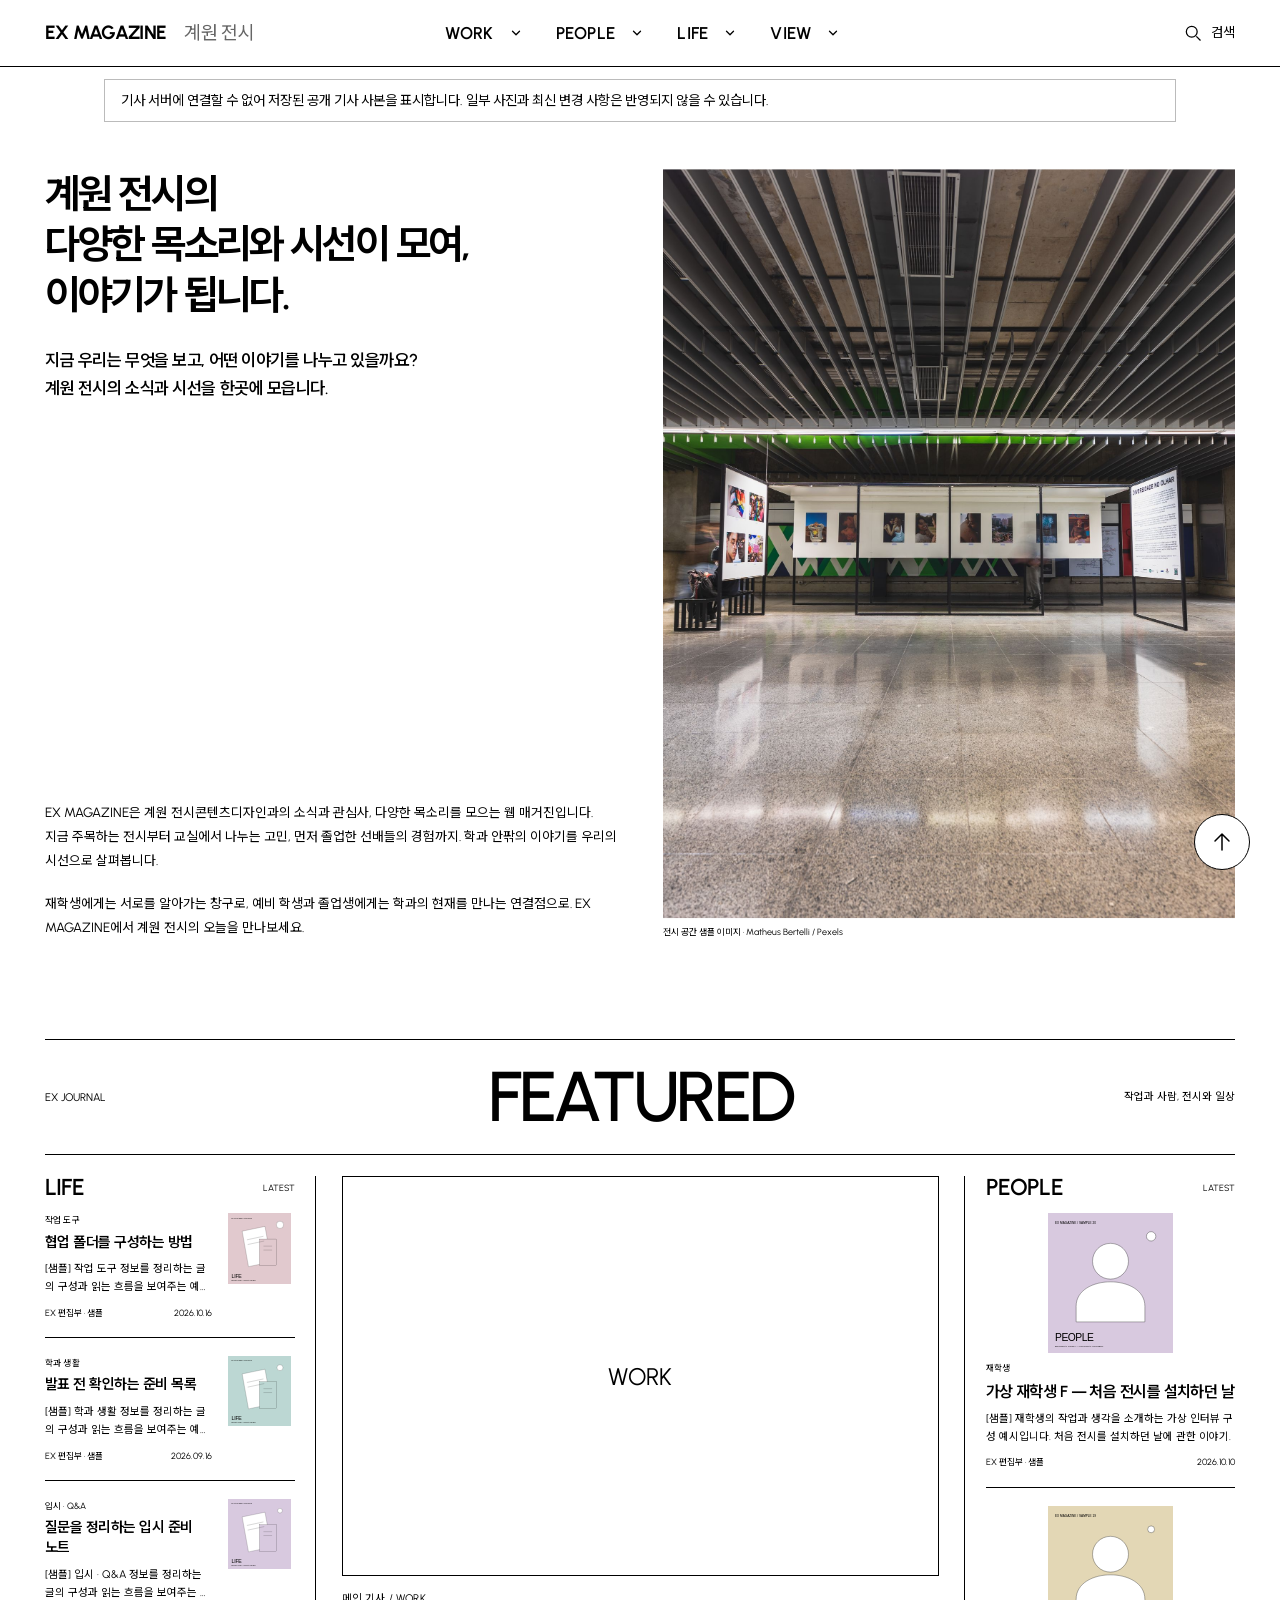
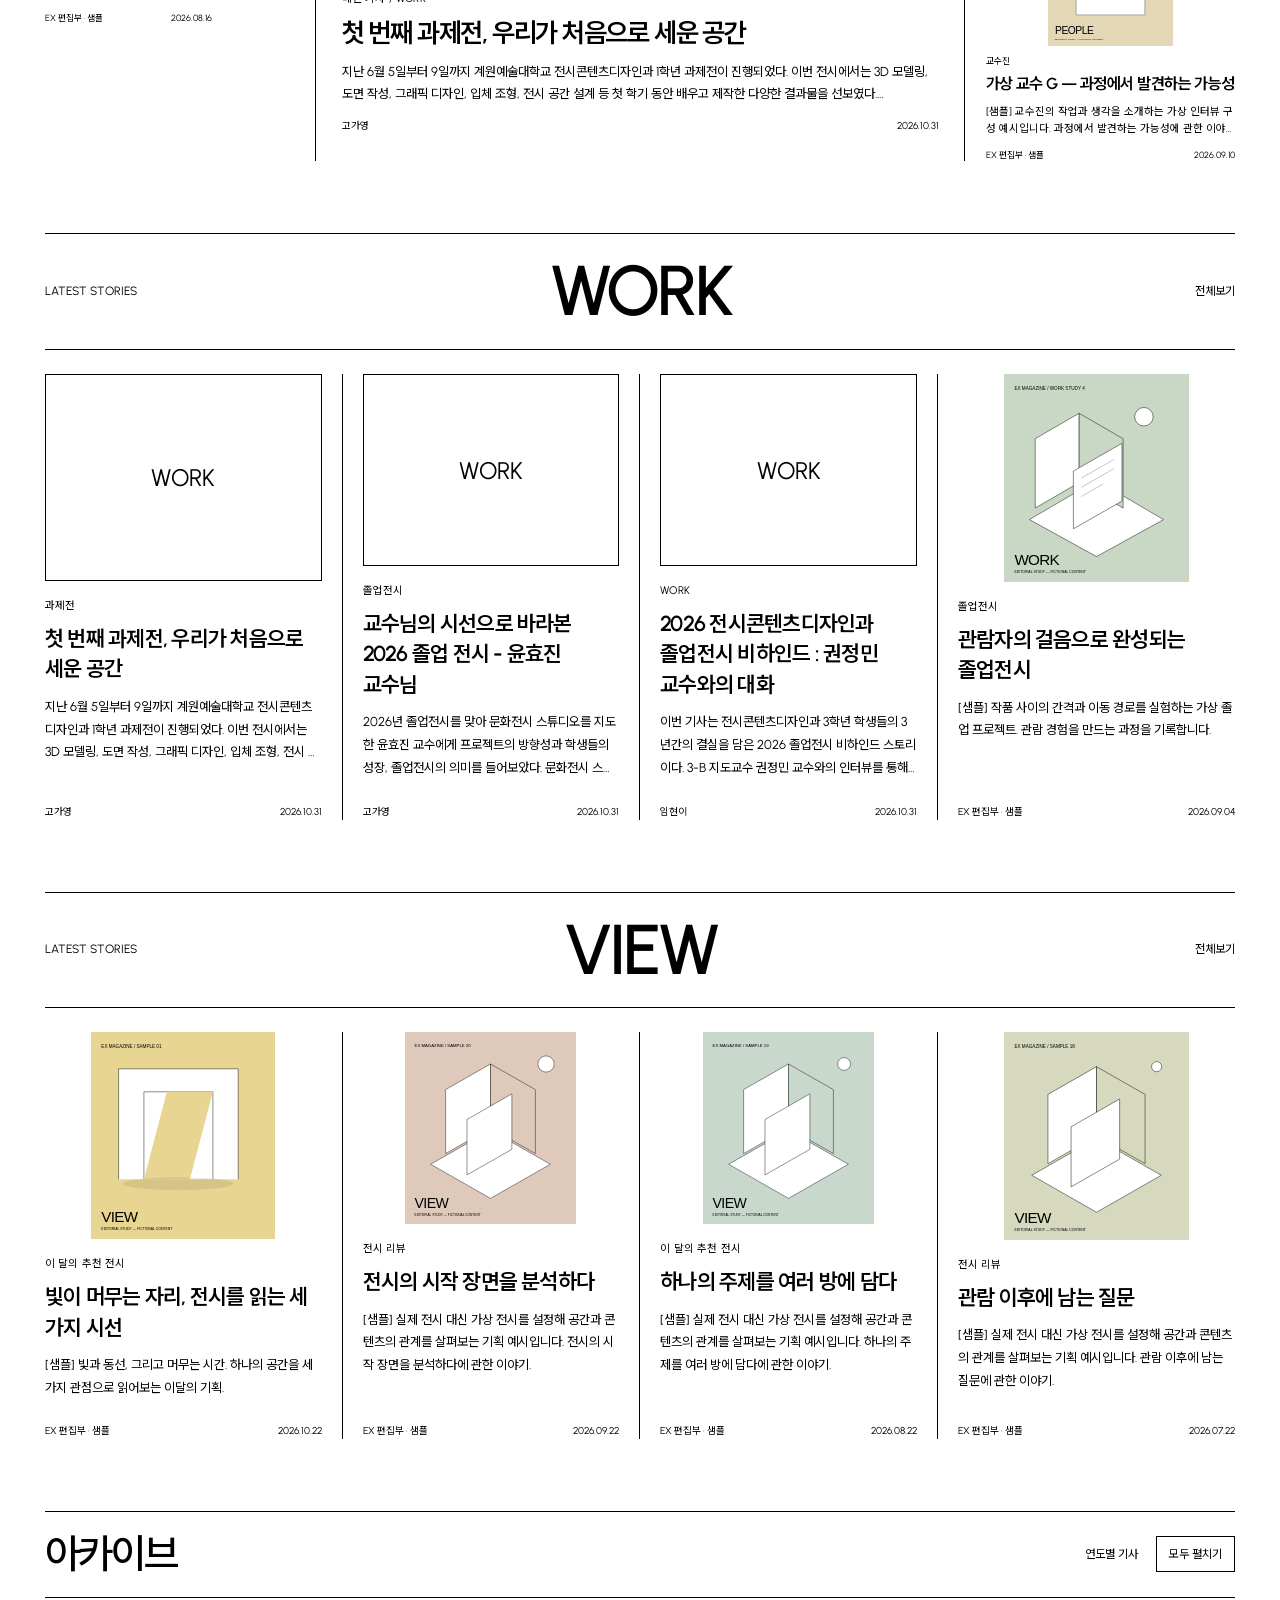
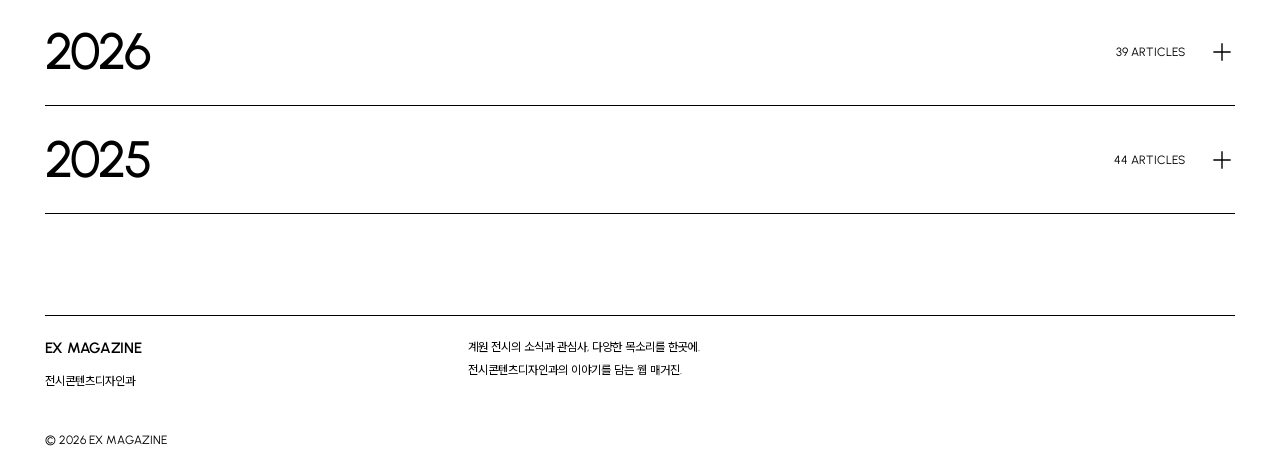
==== commit 3c30f6f4: "error (1)" ====
--- a/article.html
+++ b/article.html
@@ -1,9 +1,11 @@
-<!DOCTYPE html><html lang="ko" style="--columns: 4; --card-gap: 0px; --card-padding: 24px; --headline-size: 140px;"><head><meta charset="utf-8"><meta name="viewport" content="width=device-width,initial-scale=1"><title>EX MAGAZINE — 전시콘텐츠디자인과</title><meta name="description" content="전시콘텐츠디자인과의 기사와 매거진 아카이브"><link rel="icon" href="data:image/svg+xml,%3Csvg xmlns='http://www.w3.org/2000/svg' viewBox='0 0 40 40'%3E%3Crect width='40' height='40' fill='white'/%3E%3Ctext x='6' y='31' font-size='32' font-family='sans-serif'%3EE%3C/text%3E%3C/svg%3E"><link rel="stylesheet" href="./css/styles.css"></head>
+<!DOCTYPE html><html lang="ko" style="--columns: 4; --card-gap: 0px; --card-padding: 24px; --headline-size: 140px;"><head><meta charset="utf-8"><meta name="viewport" content="width=device-width,initial-scale=1"><title>EX MAGAZINE — 전시콘텐츠디자인과</title><meta name="description" content="전시콘텐츠디자인과의 기사와 매거진 아카이브"><link rel="icon" href="data:image/svg+xml,%3Csvg xmlns='http://www.w3.org/2000/svg' viewBox='0 0 40 40'%3E%3Crect width='40' height='40' fill='white'/%3E%3Ctext x='6' y='31' font-size='32' font-family='sans-serif'%3EE%3C/text%3E%3C/svg%3E"><link rel="stylesheet" href="./css/styles.css"><link rel="stylesheet" href="./css/gallery.css"><link rel="stylesheet" href="./css/article-print.css"></head>
 <body data-route="">
 <a class="skip" href="#content">본문 바로가기</a>
 <header class="topbar"><a class="wordmark" href="./index.html">EX MAGAZINE</a><span class="department">계원 전시</span></header>
 <main id="content" class="page-sections"><p role="status">매거진을 불러오는 중입니다.</p></main>
 <footer></footer>
 <script src="./js/content.js"></script>
+<script src="./js/gallery.js"></script>
+<script src="./js/article-print.js"></script>
 <script src="./js/app.js"></script>
 </body></html>
--- a/css/styles.css
+++ b/css/styles.css
@@ -222,3 +222,5 @@
 .home-edition-heading .featured-label{justify-self:center}
 .home-edition-heading>span:last-child{justify-self:end;text-align:right;word-break:keep-all;line-height:1.5}
 @media(max-width:700px){.home-edition-heading{grid-template-columns:repeat(2,minmax(0,1fr));gap:12px 8px;padding:20px 0}.home-edition-heading .featured-label{grid-column:1/-1;grid-row:1;font-size:50px}.home-edition-heading>span:first-child{grid-column:1;grid-row:2}.home-edition-heading>span:last-child{grid-column:2;grid-row:2}}
+
+#archive-backup-notice{margin:12px auto;padding:10px 16px;max-width:90%;border:1px solid #bbb;font-size:.875rem;line-height:1.5}
--- a/css/gallery.css
+++ b/css/gallery.css
@@ -0,0 +1 @@
+.article-gallery{margin:48px 0 0;border-top:1px solid #111;padding-top:24px;max-width:100%;min-width:0}.gallery-heading{display:flex;justify-content:space-between;align-items:center;margin-bottom:16px}.gallery-heading h2{font-size:20px;margin:0}.gallery-position{font-size:14px}.gallery-stage,.lightbox-stage{display:flex;align-items:center;gap:12px;min-width:0}.gallery-viewport{overflow:hidden;flex:1;min-width:0;touch-action:pan-y}.gallery-track{display:flex;transition:transform .3s ease}.gallery-slide{flex:0 0 100%;width:100%;padding:0;border:0;background:#f5f5f5;cursor:zoom-in;display:flex;align-items:center;justify-content:center;aspect-ratio:4/3}.gallery-slide img{width:100%;height:100%;max-height:650px;object-fit:contain;margin:0!important}.gallery-arrow{flex:0 0 42px;height:42px;border:1px solid #111;border-radius:50%;background:#fff;color:#111;font-size:22px;cursor:pointer}.gallery-arrow:disabled{opacity:.3;cursor:default}.gallery-lightbox{width:min(1100px,94vw);max-width:94vw;max-height:94dvh;border:0;padding:18px;background:white;color:#111}.gallery-lightbox::backdrop{background:rgba(0,0,0,.8)}.lightbox-toolbar{display:flex;justify-content:space-between;align-items:center;margin-bottom:16px}.lightbox-close{background:white;color:#111;border:1px solid #111;padding:8px 12px;cursor:pointer}.lightbox-stage img{flex:1;min-width:0;width:0;max-height:76dvh;object-fit:contain;margin:0}.gallery-previews{display:grid;grid-template-columns:repeat(auto-fill,minmax(130px,1fr));gap:12px;margin:12px 0}.gallery-preview img{display:block;width:100%;height:110px;object-fit:cover;margin-bottom:8px}.gallery-preview .btn{padding:6px 8px;margin-right:4px}.editor-gallery{margin-top:32px;border-top:1px solid #111;padding-top:20px}.article-options{min-width:135px}.article-options summary{cursor:pointer}.article-options[open] summary{margin-bottom:8px}.article-options button{display:block;border:0;background:white;padding:8px;text-align:left;width:100%;cursor:pointer;color:#111}.article-options button:disabled{opacity:.5;cursor:default}.article-options button.article-delete{color:#c62828}.article-options button:focus-visible,.article-options button:hover{background:#f2f2f2}@media(max-width:600px){.gallery-stage,.lightbox-stage{gap:6px}.gallery-arrow{flex-basis:32px;height:32px;font-size:18px}.article-gallery{margin-top:32px}.gallery-lightbox{padding:10px}.gallery-slide{aspect-ratio:1}}@media(prefers-reduced-motion:reduce){.gallery-track{transition:none}}
--- a/css/article-print.css
+++ b/css/article-print.css
@@ -0,0 +1,17 @@
+.article-print-button{background:#fff;color:#111;border:1px solid #111;padding:10px 18px;font:inherit;font-size:14px;cursor:pointer}.article-print-button:disabled{opacity:.5;cursor:wait}.reading>.article-print-button{float:right;margin:0 0 20px 20px}.print-toolbar{max-width:1100px;margin:24px auto;padding:0 24px;font-size:14px}.print-document{background:#f5f5f5}.print-document .printable-article{background:white;max-width:900px;margin:24px auto;padding:48px}.print-document .article-gallery .gallery-track{display:block;transform:none!important}.print-document .article-gallery .gallery-slide{display:block;width:100%;height:auto;aspect-ratio:auto;margin:20px 0;cursor:default}.print-document .article-gallery img{height:auto;max-height:650px;object-fit:contain}.print-document .gallery-arrow,.print-document .gallery-position{display:none}.print-document .gallery-viewport{overflow:visible}
+@page{size:A4;margin:16mm 16mm 18mm}
+@media print{
+ html,body{margin:0!important;padding:0!important;background:#fff!important;width:auto!important;max-width:none!important;font-size:11pt!important;print-color-adjust:exact;-webkit-print-color-adjust:exact}
+ .site-header,.topbar,.site-footer,.floating-top,.skip,.article-print-button,.print-toolbar,[data-print-status],.gallery-arrow,.gallery-position,.gallery-lightbox,dialog{display:none!important}
+ #content,.page-sections{display:block!important;padding:0!important;margin:0!important}
+ .reading,.print-document .printable-article{display:block!important;max-width:none!important;width:auto!important;margin:0!important;padding:0!important;overflow:visible!important;transform:none!important;opacity:1!important}
+ .printable-article+.printable-article{break-before:page;page-break-before:always}
+ .reading h1{font-size:26pt!important;line-height:1.25!important;letter-spacing:-.03em!important;margin:12pt 0 18pt!important;break-after:avoid}
+ .reading h2,.reading h3,.gallery-heading{break-after:avoid}.reading p{font-size:11pt!important;line-height:1.75!important;orphans:3;widows:3}.reading-summary{font-size:13pt!important}
+ .reading img,.reading .reading-cover{display:block!important;max-width:100%!important;width:auto!important;height:auto!important;max-height:220mm!important;object-fit:contain!important;margin:16pt auto!important;break-inside:avoid;page-break-inside:avoid}
+ .reading *{animation:none!important;transition:none!important;transform:none!important;opacity:1!important}.reading figure{break-inside:avoid;page-break-inside:avoid}.reading-body>*{transform:none!important;opacity:1!important}
+ .article-gallery{display:block!important;border-top:1px solid #111;padding-top:16pt;margin-top:24pt;break-inside:auto!important}
+ .gallery-stage,.gallery-viewport,.gallery-track{display:block!important;overflow:visible!important;transform:none!important;width:auto!important;height:auto!important}
+ .gallery-slide,.print-document .article-gallery .gallery-slide{display:block!important;position:static!important;width:100%!important;height:auto!important;aspect-ratio:auto!important;margin:14pt 0!important;padding:0!important;border:0!important;background:white!important;break-inside:avoid;page-break-inside:avoid}
+ .gallery-slide img{height:auto!important;max-height:220mm!important;margin:0 auto!important}.gallery-heading h2{font-size:16pt!important}
+}
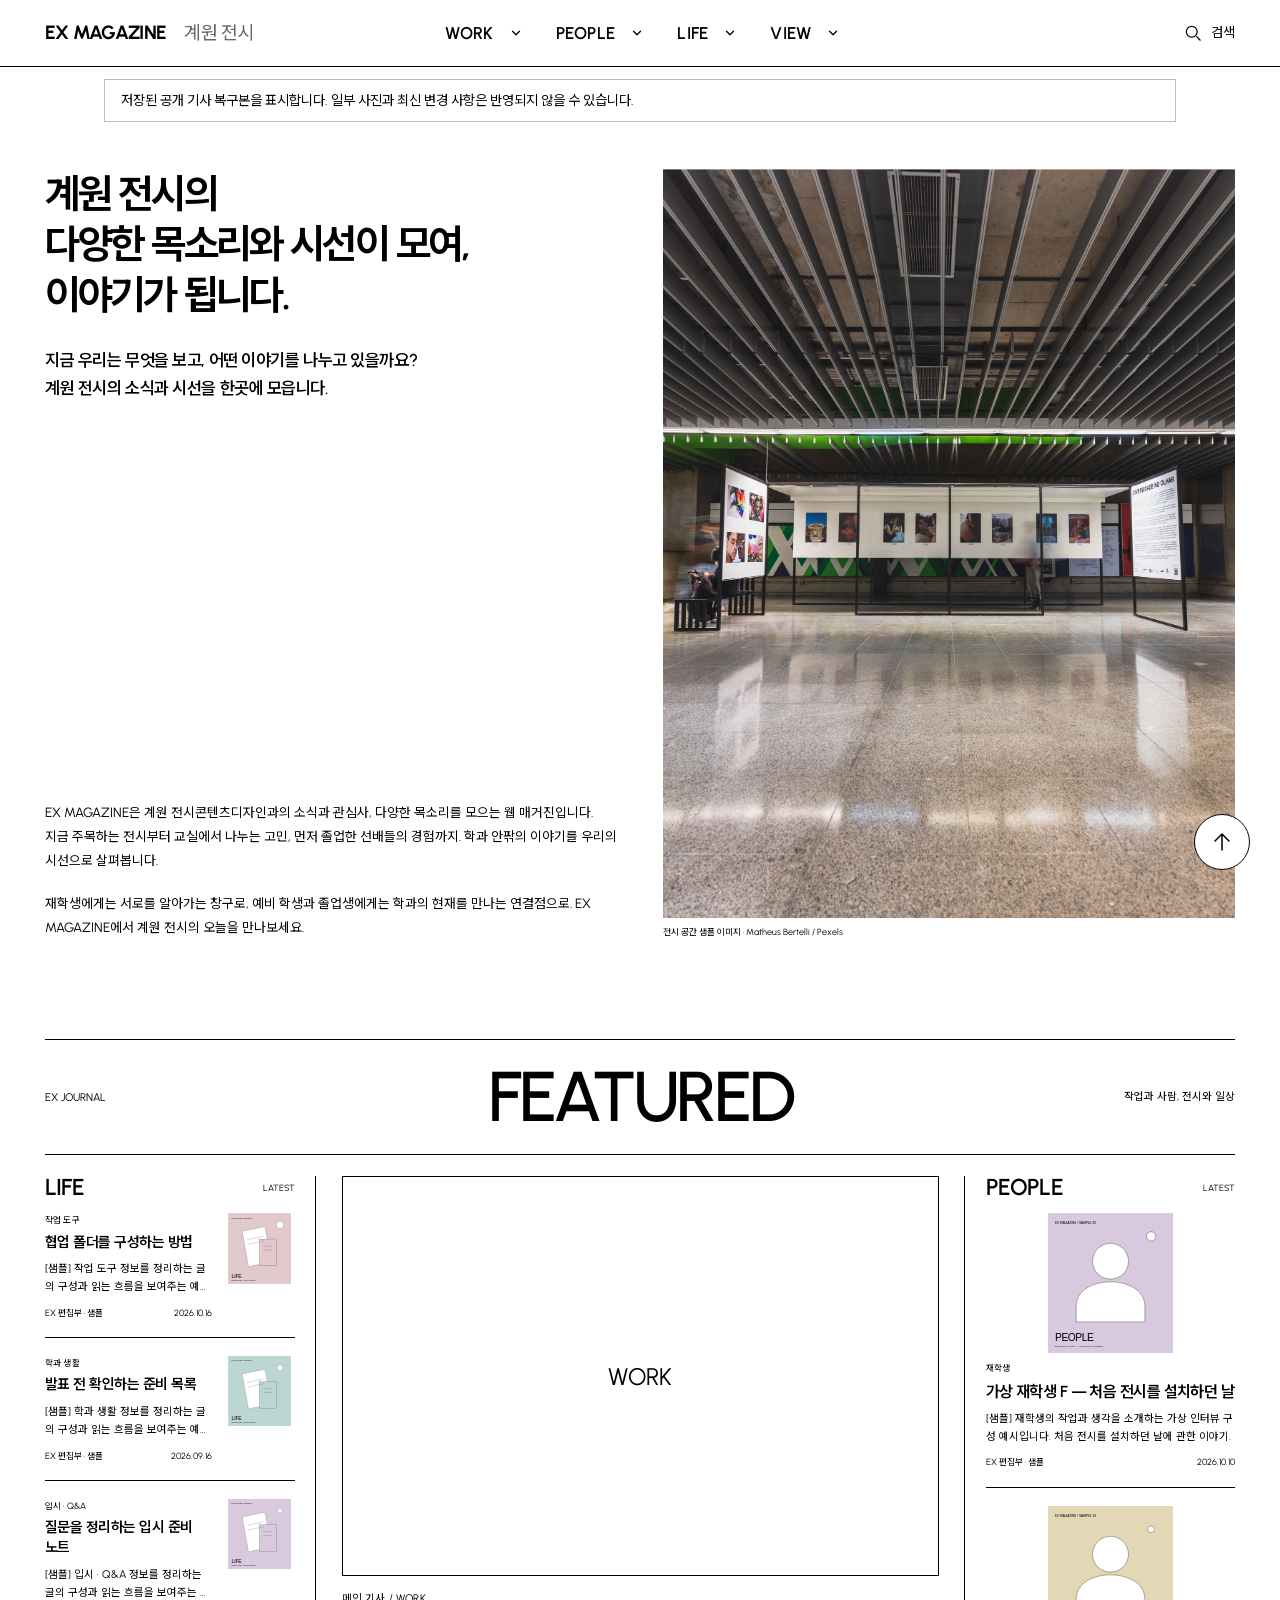
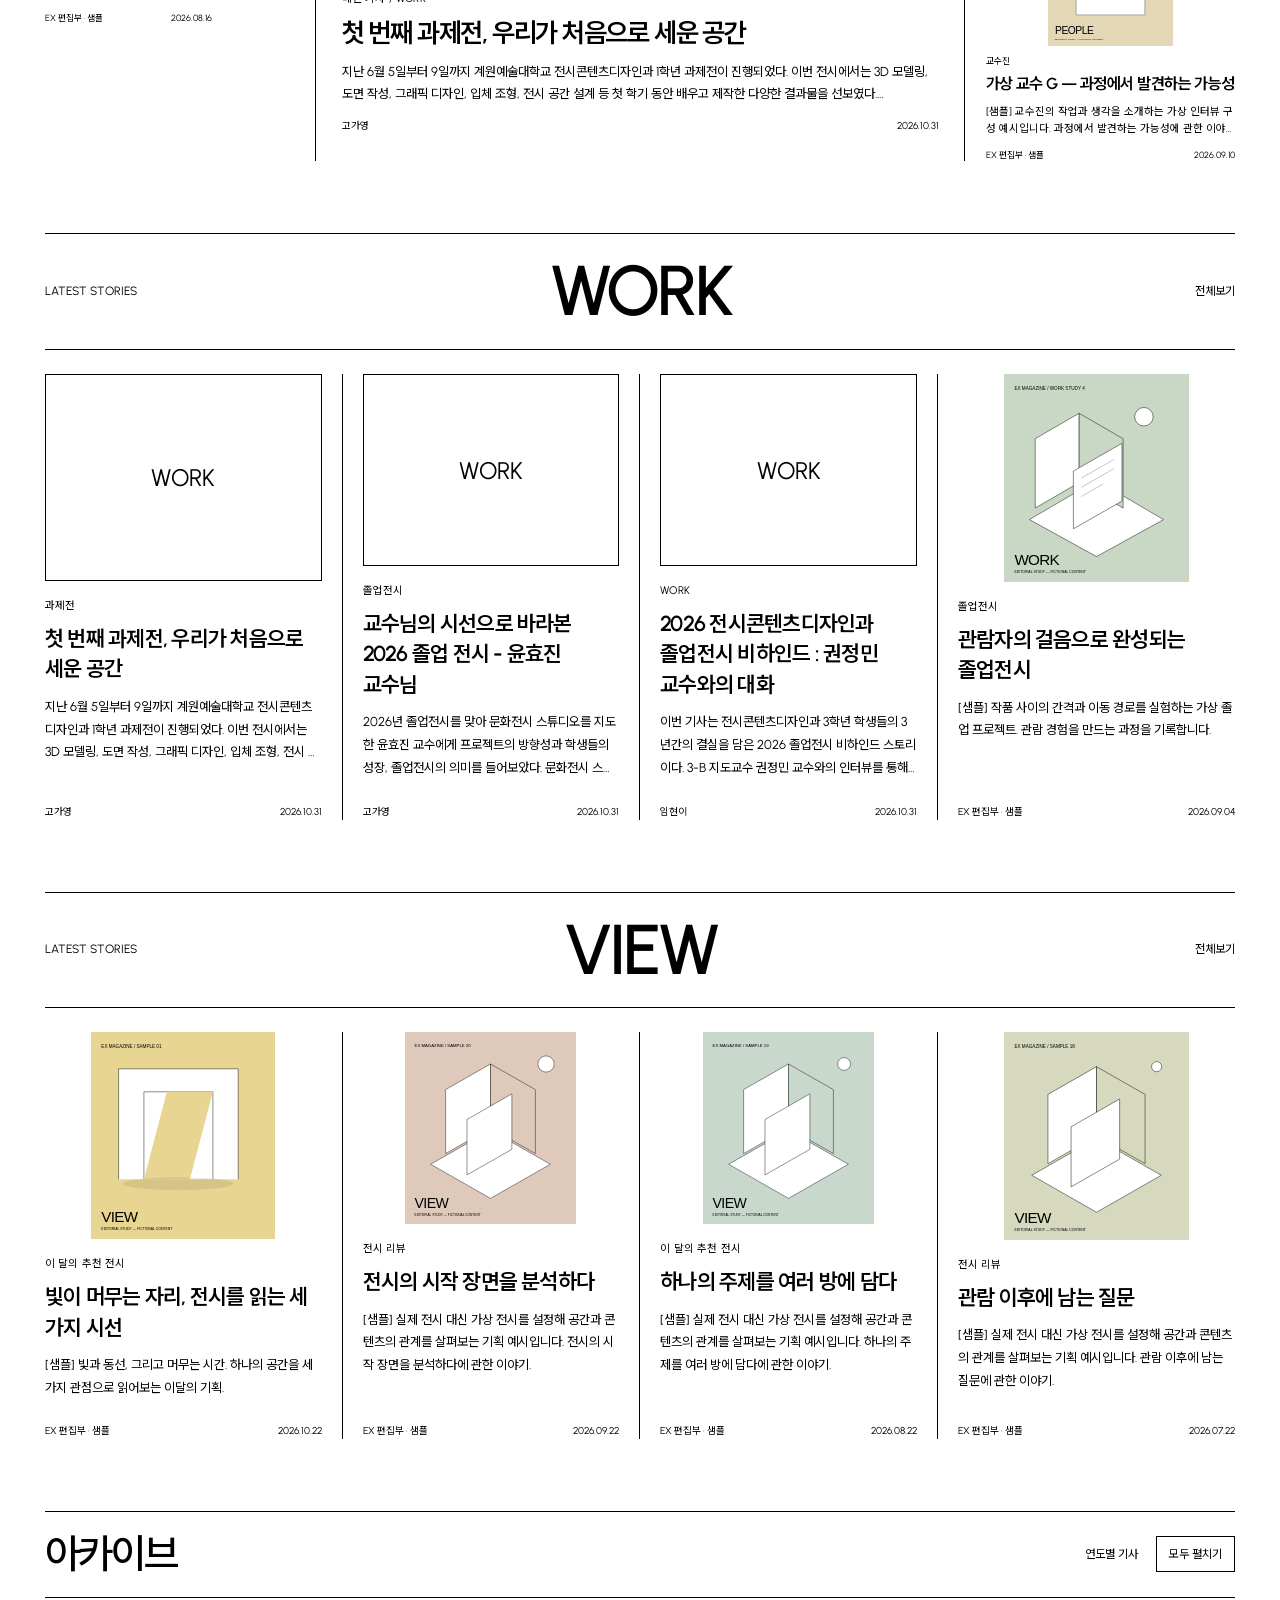
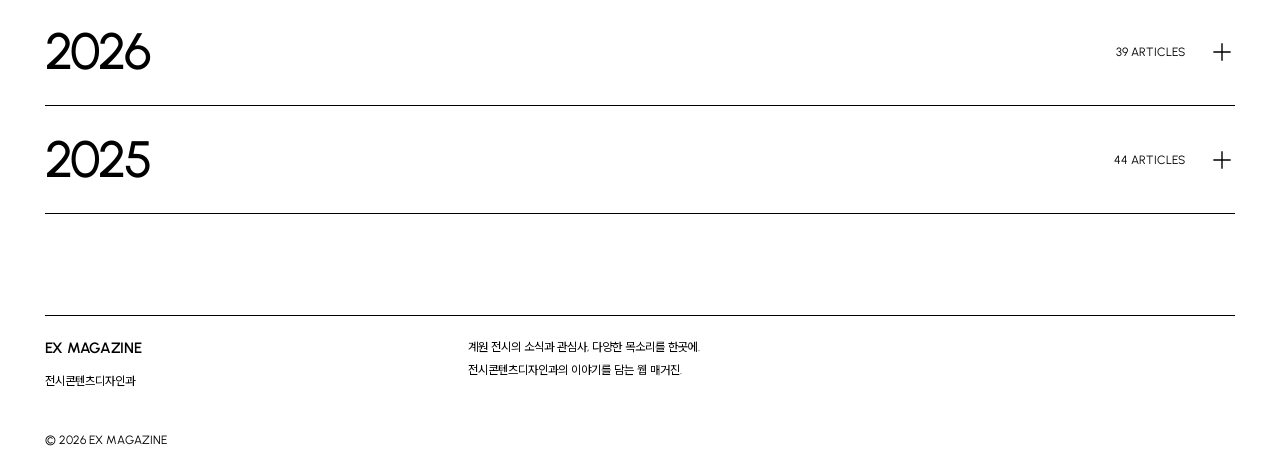
==== commit a5563be3: "Refresh cached magazine card styles" ====
--- a/article.html
+++ b/article.html
@@ -1,4 +1,4 @@
-<!DOCTYPE html><html lang="ko" style="--columns: 4; --card-gap: 0px; --card-padding: 24px; --headline-size: 140px;"><head><meta charset="utf-8"><meta name="viewport" content="width=device-width,initial-scale=1"><title>EX MAGAZINE — 전시콘텐츠디자인과</title><meta name="description" content="전시콘텐츠디자인과의 기사와 매거진 아카이브"><link rel="icon" href="data:image/svg+xml,%3Csvg xmlns='http://www.w3.org/2000/svg' viewBox='0 0 40 40'%3E%3Crect width='40' height='40' fill='white'/%3E%3Ctext x='6' y='31' font-size='32' font-family='sans-serif'%3EE%3C/text%3E%3C/svg%3E"><link rel="stylesheet" href="./css/styles.css"><link rel="stylesheet" href="./css/gallery.css"><link rel="stylesheet" href="./css/article-print.css"></head>
+<!DOCTYPE html><html lang="ko" style="--columns: 4; --card-gap: 0px; --card-padding: 24px; --headline-size: 140px;"><head><meta charset="utf-8"><meta name="viewport" content="width=device-width,initial-scale=1"><title>EX MAGAZINE — 전시콘텐츠디자인과</title><meta name="description" content="전시콘텐츠디자인과의 기사와 매거진 아카이브"><link rel="icon" href="data:image/svg+xml,%3Csvg xmlns='http://www.w3.org/2000/svg' viewBox='0 0 40 40'%3E%3Crect width='40' height='40' fill='white'/%3E%3Ctext x='6' y='31' font-size='32' font-family='sans-serif'%3EE%3C/text%3E%3C/svg%3E"><link rel="stylesheet" href="./css/styles.css?v=77447ad"><link rel="stylesheet" href="./css/gallery.css"><link rel="stylesheet" href="./css/article-print.css"></head>
 <body data-route="">
 <a class="skip" href="#content">본문 바로가기</a>
 <header class="topbar"><a class="wordmark" href="./index.html">EX MAGAZINE</a><span class="department">계원 전시</span></header>
--- a/css/styles.css
+++ b/css/styles.css
@@ -224,3 +224,6 @@
 @media(max-width:700px){.home-edition-heading{grid-template-columns:repeat(2,minmax(0,1fr));gap:12px 8px;padding:20px 0}.home-edition-heading .featured-label{grid-column:1/-1;grid-row:1;font-size:50px}.home-edition-heading>span:first-child{grid-column:1;grid-row:2}.home-edition-heading>span:last-child{grid-column:2;grid-row:2}}
 
 #archive-backup-notice{margin:12px auto;padding:10px 16px;max-width:90%;border:1px solid #bbb;font-size:.875rem;line-height:1.5}
+
+/* Keep the hover content in reading order when the card needs to scroll. */
+.card-details > * { flex-shrink: 0; }
